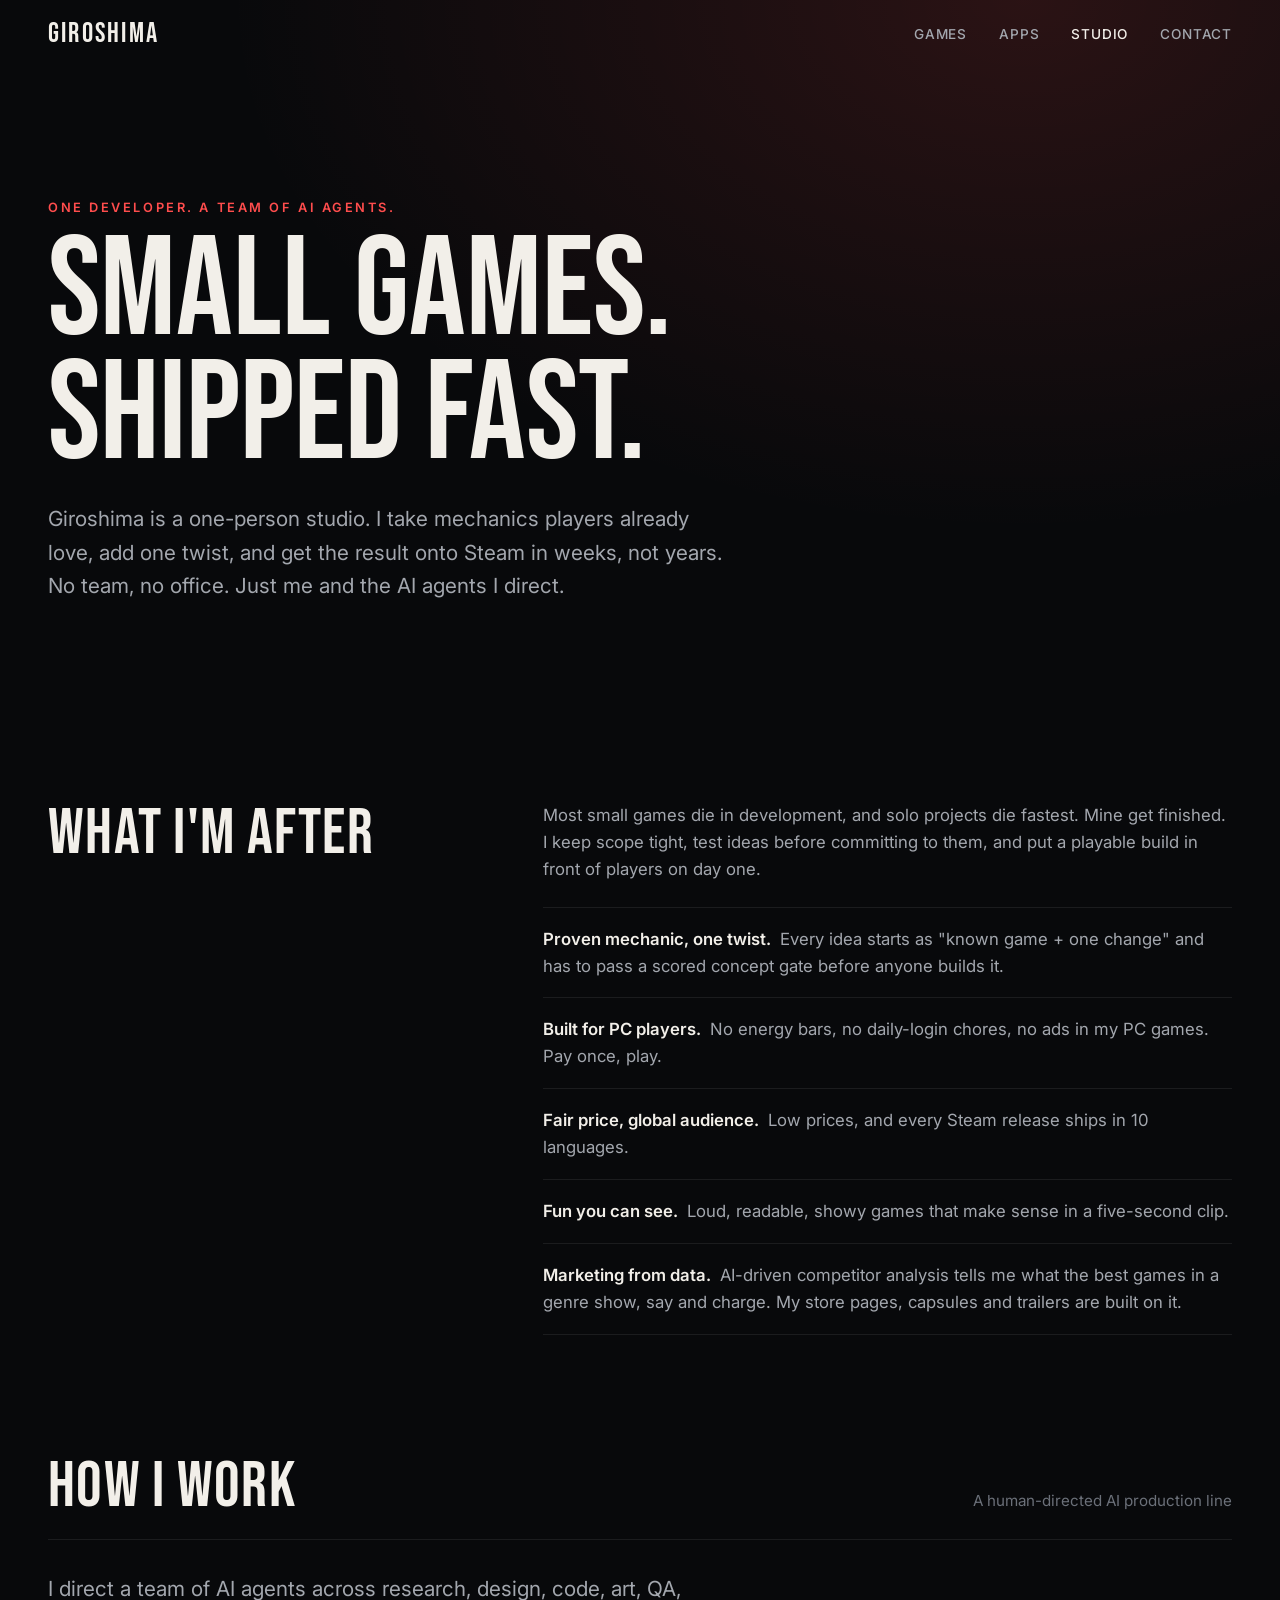
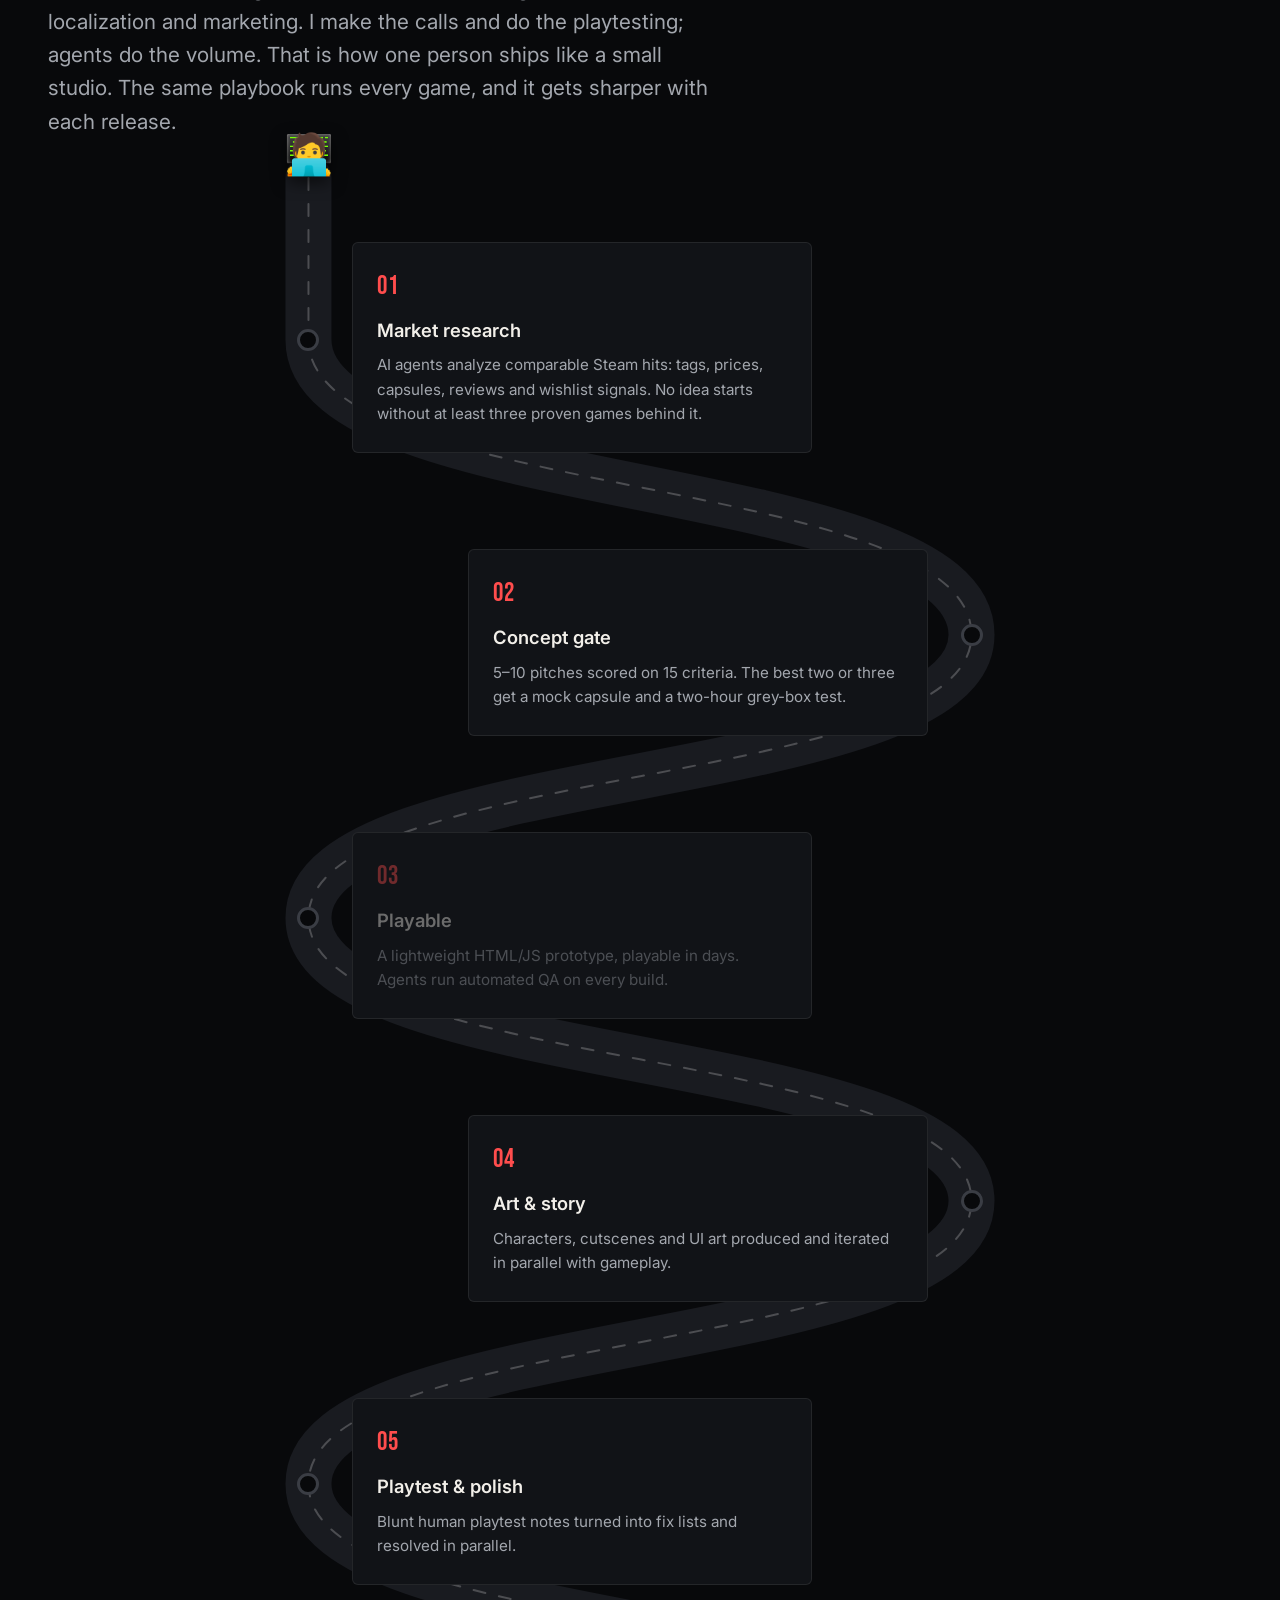
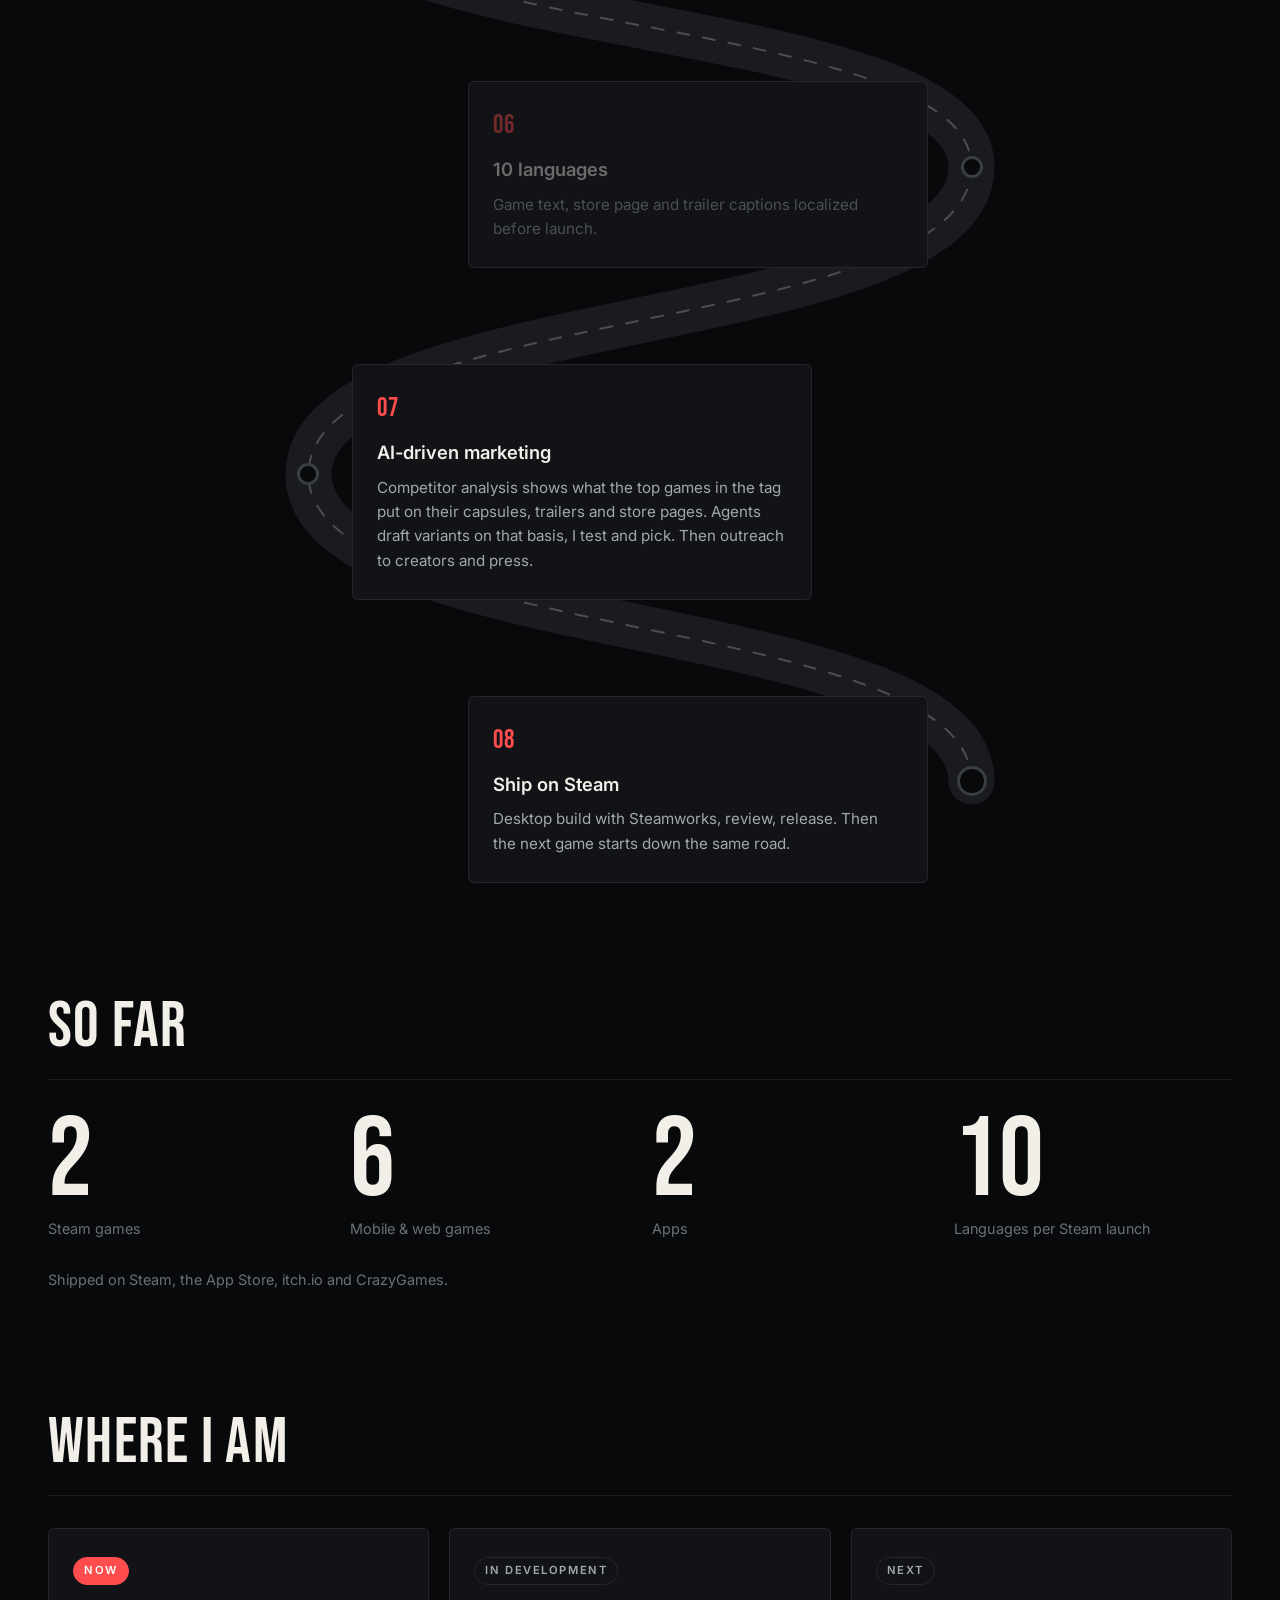
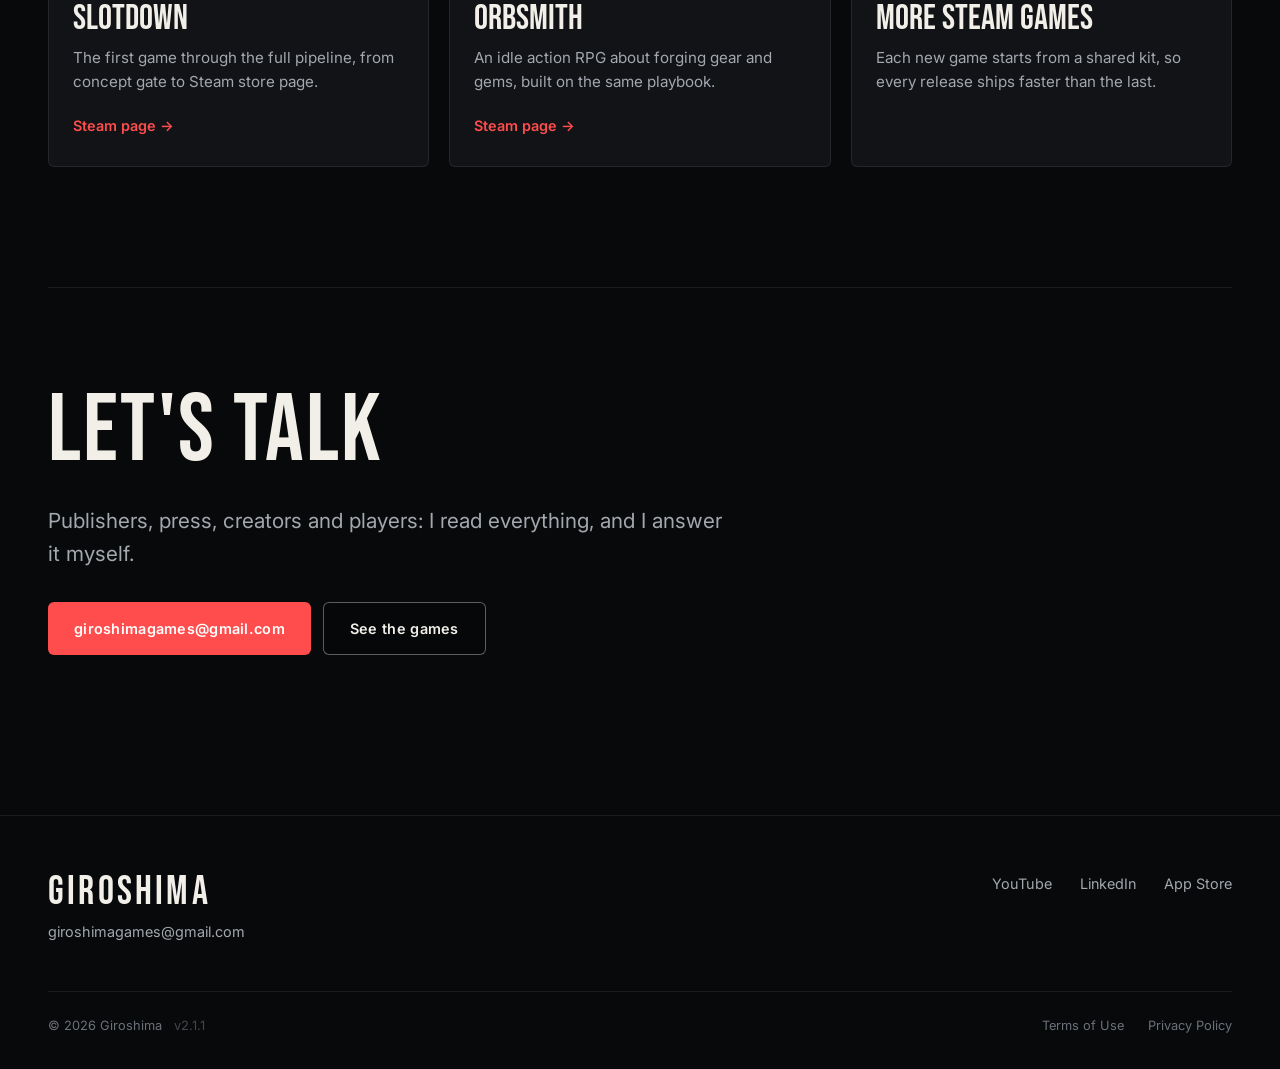
==== about.html @ eb8ae6d1 "Add Studio page, show all PC games under On Steam - about.html: solo-dev studio page with scroll-dri" ====
<!DOCTYPE html>
<html lang="en">
<head>
    <meta charset="UTF-8">
    <meta name="viewport" content="width=device-width, initial-scale=1.0">
    <title>Studio - Giroshima</title>
    <meta name="description" content="Giroshima is a one-person game studio: one developer directing a team of AI agents to ship small, showy PC games fast.">
    <meta name="theme-color" content="#08090b">
    <link rel="icon" type="image/svg+xml" href="favicon.svg">
    <link rel="preconnect" href="https://fonts.googleapis.com">
    <link rel="preconnect" href="https://fonts.gstatic.com" crossorigin>
    <link href="https://fonts.googleapis.com/css2?family=Bebas+Neue&family=Inter:wght@400;500;600&display=swap" rel="stylesheet">
    <link rel="stylesheet" href="css/site.css?v=2.1.1">
</head>
<body>
    <nav class="navbar">
        <div class="nav-container">
            <a href="index.html" class="logo">GIROSHIMA</a>
            <ul class="nav-links">
                <li><a href="index.html#games" class="nav-link">Games</a></li>
                <li><a href="index.html#apps" class="nav-link">Apps</a></li>
                <li><a href="about.html" class="nav-link active">Studio</a></li>
                <li><a href="mailto:giroshimagames@gmail.com" class="nav-link">Contact</a></li>
            </ul>
            <button class="mobile-menu-btn" aria-label="Toggle menu">
                <span></span>
                <span></span>
            </button>
        </div>
    </nav>

    <!-- Intro -->
    <header class="page-hero">
        <div class="container">
            <p class="eyebrow">One developer. A team of AI agents.</p>
            <h1 class="page-title">Small games.<br>Shipped fast.</h1>
            <p class="lead">Giroshima is a one-person studio. I take mechanics players already love, add one twist, and get the result onto Steam in weeks, not years. No team, no office. Just me and the AI agents I direct.</p>
        </div>
    </header>

    <!-- Mission -->
    <section class="section">
        <div class="container split">
            <div class="section-head bare">
                <h2 class="section-title">What I'm after</h2>
            </div>
            <div class="prose">
                <p>Most small games die in development, and solo projects die fastest. Mine get finished. I keep scope tight, test ideas before committing to them, and put a playable build in front of players on day one.</p>
                <ul class="principles">
                    <li><strong>Proven mechanic, one twist.</strong> Every idea starts as "known game + one change" and has to pass a scored concept gate before anyone builds it.</li>
                    <li><strong>Built for PC players.</strong> No energy bars, no daily-login chores, no ads in my PC games. Pay once, play.</li>
                    <li><strong>Fair price, global audience.</strong> Low prices, and every Steam release ships in 10 languages.</li>
                    <li><strong>Fun you can see.</strong> Loud, readable, showy games that make sense in a five-second clip.</li>
                    <li><strong>Marketing from data.</strong> AI-driven competitor analysis tells me what the best games in a genre show, say and charge. My store pages, capsules and trailers are built on it.</li>
                </ul>
            </div>
        </div>
    </section>

    <!-- Pipeline: a road the developer walks down as you scroll (js/studio.js) -->
    <section class="section">
        <div class="container">
            <div class="section-head">
                <h2 class="section-title">How I work</h2>
                <p class="section-subtitle">A human-directed AI production line</p>
            </div>
            <p class="lead narrow">I direct a team of AI agents across research, design, code, art, QA, localization and marketing. I make the calls and do the playtesting; agents do the volume. That is how one person ships like a small studio. The same playbook runs every game, and it gets sharper with each release.</p>
            <div class="road" id="road">
                <svg class="road-svg" aria-hidden="true">
                    <path class="road-bed" />
                    <path class="road-line" />
                    <path class="road-progress" />
                </svg>
                <div class="walker" id="walker" aria-hidden="true"><span>&#129489;&#8205;&#128187;</span></div>
                <ol class="road-steps">
                    <li class="road-step">
                        <span class="road-dot"></span>
                        <div class="road-card">
                            <span class="step-no">01</span>
                            <h3>Market research</h3>
                            <p>AI agents analyze comparable Steam hits: tags, prices, capsules, reviews and wishlist signals. No idea starts without at least three proven games behind it.</p>
                        </div>
                    </li>
                    <li class="road-step">
                        <span class="road-dot"></span>
                        <div class="road-card">
                            <span class="step-no">02</span>
                            <h3>Concept gate</h3>
                            <p>5–10 pitches scored on 15 criteria. The best two or three get a mock capsule and a two-hour grey-box test.</p>
                        </div>
                    </li>
                    <li class="road-step">
                        <span class="road-dot"></span>
                        <div class="road-card">
                            <span class="step-no">03</span>
                            <h3>Playable</h3>
                            <p>A lightweight HTML/JS prototype, playable in days. Agents run automated QA on every build.</p>
                        </div>
                    </li>
                    <li class="road-step">
                        <span class="road-dot"></span>
                        <div class="road-card">
                            <span class="step-no">04</span>
                            <h3>Art &amp; story</h3>
                            <p>Characters, cutscenes and UI art produced and iterated in parallel with gameplay.</p>
                        </div>
                    </li>
                    <li class="road-step">
                        <span class="road-dot"></span>
                        <div class="road-card">
                            <span class="step-no">05</span>
                            <h3>Playtest &amp; polish</h3>
                            <p>Blunt human playtest notes turned into fix lists and resolved in parallel.</p>
                        </div>
                    </li>
                    <li class="road-step">
                        <span class="road-dot"></span>
                        <div class="road-card">
                            <span class="step-no">06</span>
                            <h3>10 languages</h3>
                            <p>Game text, store page and trailer captions localized before launch.</p>
                        </div>
                    </li>
                    <li class="road-step">
                        <span class="road-dot"></span>
                        <div class="road-card">
                            <span class="step-no">07</span>
                            <h3>AI-driven marketing</h3>
                            <p>Competitor analysis shows what the top games in the tag put on their capsules, trailers and store pages. Agents draft variants on that basis, I test and pick. Then outreach to creators and press.</p>
                        </div>
                    </li>
                    <li class="road-step road-finish">
                        <span class="road-dot"></span>
                        <div class="road-card">
                            <span class="step-no">08</span>
                            <h3>Ship on Steam</h3>
                            <p>Desktop build with Steamworks, review, release. Then the next game starts down the same road.</p>
                        </div>
                    </li>
                </ol>
            </div>
        </div>
    </section>

    <!-- Numbers -->
    <section class="section">
        <div class="container">
            <div class="section-head">
                <h2 class="section-title">So far</h2>
            </div>
            <dl class="stats">
                <div><dt>Steam games</dt><dd>2</dd></div>
                <div><dt>Mobile &amp; web games</dt><dd>6</dd></div>
                <div><dt>Apps</dt><dd>2</dd></div>
                <div><dt>Languages per Steam launch</dt><dd>10</dd></div>
            </dl>
            <p class="stats-note">Shipped on Steam, the App Store, itch.io and CrazyGames.</p>
        </div>
    </section>

    <!-- Now / Next -->
    <section class="section">
        <div class="container">
            <div class="section-head">
                <h2 class="section-title">Where I am</h2>
            </div>
            <div class="roadmap">
                <div class="roadmap-item">
                    <span class="tag tag-live">Now</span>
                    <h3>SLOTDOWN</h3>
                    <p>The first game through the full pipeline, from concept gate to Steam store page.</p>
                    <a href="https://store.steampowered.com/app/5469010/SLOTDOWN" target="_blank" rel="noopener noreferrer" class="text-link">Steam page &rarr;</a>
                </div>
                <div class="roadmap-item">
                    <span class="tag">In development</span>
                    <h3>Orbsmith</h3>
                    <p>An idle action RPG about forging gear and gems, built on the same playbook.</p>
                    <a href="https://store.steampowered.com/app/4802000/Orbsmith/" target="_blank" rel="noopener noreferrer" class="text-link">Steam page &rarr;</a>
                </div>
                <div class="roadmap-item">
                    <span class="tag">Next</span>
                    <h3>More Steam games</h3>
                    <p>Each new game starts from a shared kit, so every release ships faster than the last.</p>
                </div>
            </div>
        </div>
    </section>

    <!-- Contact -->
    <section class="section">
        <div class="container">
            <div class="cta-block">
                <h2 class="section-title">Let's talk</h2>
                <p class="lead">Publishers, press, creators and players: I read everything, and I answer it myself.</p>
                <div class="hero-cta">
                    <a href="mailto:giroshimagames@gmail.com" class="btn btn-primary">giroshimagames@gmail.com</a>
                    <a href="index.html#games" class="btn btn-ghost">See the games</a>
                </div>
            </div>
        </div>
    </section>

    <footer class="footer">
        <div class="container">
            <div class="footer-content">
                <div class="footer-brand">
                    <span class="logo">GIROSHIMA</span>
                    <a href="mailto:giroshimagames@gmail.com" class="footer-mail">giroshimagames@gmail.com</a>
                </div>
                <div class="footer-social">
                    <a href="https://www.youtube.com/@girayilhan8198" target="_blank" rel="noopener noreferrer">YouTube</a>
                    <a href="https://www.linkedin.com/in/girayilhan/" target="_blank" rel="noopener noreferrer">LinkedIn</a>
                    <a href="https://apps.apple.com/tr/developer/giray-ilhan/id1880998348?l=tr" target="_blank" rel="noopener noreferrer">App Store</a>
                </div>
            </div>
            <div class="footer-bottom">
                <p>&copy; 2026 Giroshima <span class="version">v2.1.1</span></p>
                <div class="footer-links">
                    <a href="terms.html">Terms of Use</a>
                    <a href="privacy.html">Privacy Policy</a>
                </div>
            </div>
        </div>
    </footer>

    <script src="js/main.js?v=2.1.1"></script>
    <script src="js/studio.js?v=2.1.1"></script>
</body>
</html>
---- css/site.css ----
/* ========================================
   GIROSHIMA - Site styles (home + legal pages)
   Dark, cinematic. Editor keeps css/style.css.
   ======================================== */

:root {
    --bg: #08090b;
    --bg-raised: #111317;
    --line: rgba(255, 255, 255, 0.08);
    --text: #f2efe9;
    --text-dim: #a3a7ae;
    --text-muted: #6b7079;
    --accent: #ff4d4d;
    --accent-hover: #ff6b6b;

    --font-display: 'Bebas Neue', 'Impact', sans-serif;
    --font-body: 'Inter', system-ui, -apple-system, sans-serif;

    --gutter: clamp(16px, 4vw, 48px);
    --max: 1280px;
    --radius: 6px;
    --ease: cubic-bezier(0.2, 0.7, 0.2, 1);
}

*, *::before, *::after { box-sizing: border-box; margin: 0; padding: 0; }

html { scroll-behavior: smooth; }

body {
    background: var(--bg);
    color: var(--text);
    font-family: var(--font-body);
    font-size: 16px;
    line-height: 1.6;
    -webkit-font-smoothing: antialiased;
    overflow-x: hidden;
}

a { color: inherit; text-decoration: none; }
img { display: block; max-width: 100%; }

.container {
    max-width: var(--max);
    margin: 0 auto;
    padding: 0 var(--gutter);
}

/* ---- Navbar ---- */
.navbar {
    position: fixed;
    inset: 0 0 auto 0;
    z-index: 100;
    transition: background 0.3s, border-color 0.3s;
    border-bottom: 1px solid transparent;
}

.navbar.scrolled {
    background: rgba(8, 9, 11, 0.85);
    backdrop-filter: blur(12px);
    -webkit-backdrop-filter: blur(12px);
    border-bottom-color: var(--line);
}

.nav-container {
    max-width: var(--max);
    margin: 0 auto;
    padding: 20px var(--gutter);
    display: flex;
    align-items: center;
    justify-content: space-between;
}

.logo {
    font-family: var(--font-display);
    font-size: 1.75rem;
    letter-spacing: 0.08em;
    line-height: 1;
}

.nav-links {
    display: flex;
    gap: 32px;
    list-style: none;
}

.nav-link {
    font-size: 0.85rem;
    font-weight: 500;
    letter-spacing: 0.06em;
    text-transform: uppercase;
    color: var(--text-dim);
    transition: color 0.2s;
}

.nav-link:hover,
.nav-link.active { color: var(--text); }

.mobile-menu-btn {
    display: none;
    width: 32px;
    height: 32px;
    background: none;
    border: 0;
    cursor: pointer;
    position: relative;
}

.mobile-menu-btn span {
    position: absolute;
    left: 4px;
    right: 4px;
    height: 2px;
    background: var(--text);
    transition: transform 0.25s var(--ease), top 0.25s var(--ease);
}

.mobile-menu-btn span:nth-child(1) { top: 11px; }
.mobile-menu-btn span:nth-child(2) { top: 19px; }
.mobile-menu-btn.active span:nth-child(1) { top: 15px; transform: rotate(45deg); }
.mobile-menu-btn.active span:nth-child(2) { top: 15px; transform: rotate(-45deg); }

/* ---- Buttons ---- */
.btn {
    display: inline-flex;
    align-items: center;
    gap: 8px;
    padding: 14px 26px;
    border-radius: var(--radius);
    font-size: 0.9rem;
    font-weight: 600;
    letter-spacing: 0.02em;
    transition: background 0.2s, color 0.2s, border-color 0.2s, transform 0.2s var(--ease);
}

.btn:hover { transform: translateY(-1px); }

.btn-primary {
    background: var(--accent);
    color: #fff;
}

.btn-primary:hover { background: var(--accent-hover); }

.btn-ghost {
    border: 1px solid rgba(255, 255, 255, 0.35);
    color: var(--text);
    background: rgba(0, 0, 0, 0.2);
}

.btn-ghost:hover { border-color: var(--text); }

/* ---- Hero ---- */
.hero {
    position: relative;
    min-height: 100vh;
    min-height: 100svh;
    display: flex;
    align-items: flex-end;
    overflow: hidden;
    isolation: isolate;
}

.hero-media {
    position: absolute;
    inset: 0;
    z-index: -2;
    background:
        radial-gradient(ellipse at 70% 30%, rgba(255, 77, 77, 0.18), transparent 60%),
        var(--bg);
}

.hero-poster {
    position: absolute;
    inset: 0;
    width: 100%;
    height: 100%;
    object-fit: cover;
}

/* 16:9 iframe scaled to cover the viewport */
.hero-video {
    position: absolute;
    top: 50%;
    left: 50%;
    width: max(100vw, 177.78vh);
    height: max(56.25vw, 100vh);
    /* nudged up so trailer captions sit above the title block */
    transform: translate(-50%, -62%);
    border: 0;
    pointer-events: none;
    opacity: 0;
    transition: opacity 1.2s ease;
}

.hero-video.ready { opacity: 1; }

.hero-shade {
    position: absolute;
    inset: 0;
    z-index: -1;
    background:
        linear-gradient(to top, var(--bg) 0%, rgba(8, 9, 11, 0.92) 28%, rgba(8, 9, 11, 0.55) 48%, rgba(8, 9, 11, 0.1) 70%, rgba(8, 9, 11, 0.6) 100%),
        linear-gradient(to right, rgba(8, 9, 11, 0.7) 0%, transparent 55%);
}

.hero-content {
    width: 100%;
    max-width: var(--max);
    margin: 0 auto;
    padding: 0 var(--gutter) clamp(72px, 12vh, 140px);
}

.hero-content { transition: opacity 0.5s ease; }
/* Hidden until site-data.json fills in the featured game */
.hero.is-loading .hero-content { opacity: 0; }

.eyebrow {
    font-size: 0.8rem;
    font-weight: 600;
    letter-spacing: 0.2em;
    text-transform: uppercase;
    color: var(--accent);
    margin-bottom: 12px;
}

.hero-title {
    font-family: var(--font-display);
    font-weight: 400;
    font-size: clamp(4rem, 13vw, 11rem);
    line-height: 0.85;
    letter-spacing: 0.01em;
    text-transform: uppercase;
    max-width: 12ch;
}

.hero-tagline {
    margin-top: 16px;
    font-size: clamp(1rem, 1.6vw, 1.2rem);
    color: var(--text-dim);
    max-width: 40ch;
}

.hero-cta {
    display: flex;
    flex-wrap: wrap;
    gap: 12px;
    margin-top: 32px;
}

.scroll-hint {
    position: absolute;
    right: var(--gutter);
    bottom: 32px;
    font-size: 0.7rem;
    letter-spacing: 0.25em;
    text-transform: uppercase;
    color: var(--text-muted);
    writing-mode: vertical-rl;
    padding-bottom: 56px;
}

.scroll-hint::after {
    content: '';
    position: absolute;
    left: 50%;
    bottom: 0;
    width: 1px;
    height: 44px;
    background: linear-gradient(var(--text-muted), transparent);
}

/* ---- Sections ---- */
.section { padding: clamp(64px, 10vw, 120px) 0; }
.section + .section { padding-top: 0; }

.section-head {
    display: flex;
    align-items: baseline;
    justify-content: space-between;
    gap: 16px 32px;
    flex-wrap: wrap;
    padding-bottom: 20px;
    margin-bottom: 32px;
    border-bottom: 1px solid var(--line);
}

.section-title {
    font-family: var(--font-display);
    font-weight: 400;
    font-size: clamp(2.5rem, 5vw, 4rem);
    line-height: 1;
    letter-spacing: 0.02em;
    text-transform: uppercase;
}

.section-subtitle {
    color: var(--text-muted);
    font-size: 0.95rem;
}

/* ---- Game cards ---- */
.games-grid {
    display: grid;
    grid-template-columns: repeat(auto-fill, minmax(220px, 1fr));
    gap: 32px 20px;
}

.wide-grid { grid-template-columns: repeat(auto-fill, minmax(420px, 1fr)); }
.wide-grid .game-card-media { aspect-ratio: 16 / 9; }

.game-card { display: block; }

.game-card-media {
    position: relative;
    aspect-ratio: 3 / 4;
    border-radius: var(--radius);
    overflow: hidden;
    background: var(--bg-raised);
}

.apps-grid .game-card-media { aspect-ratio: 1 / 1; }

.game-card-media img {
    width: 100%;
    height: 100%;
    object-fit: cover;
    transition: transform 0.6s var(--ease), filter 0.4s;
}

.game-card:hover .game-card-media img {
    transform: scale(1.04);
    filter: brightness(0.85);
}

.game-card-placeholder {
    position: absolute;
    inset: 0;
    display: grid;
    place-items: center;
    padding: 16px;
    text-align: center;
    font-family: var(--font-display);
    font-size: 2rem;
    color: var(--text-muted);
}

.game-card-video {
    position: absolute;
    inset: 0;
    opacity: 0;
    transition: opacity 0.4s;
    pointer-events: none;
    overflow: hidden;
}

.game-card-video.active { opacity: 1; }

/* Covers portrait cards with both landscape and shorts videos */
.game-card-video iframe {
    position: absolute;
    top: 50%;
    left: 50%;
    width: 320%;
    height: 100%;
    transform: translate(-50%, -50%);
    border: 0;
}

.game-card-info {
    display: flex;
    align-items: baseline;
    justify-content: space-between;
    gap: 12px;
    padding-top: 14px;
}

.game-card-title {
    font-size: 1rem;
    font-weight: 600;
    line-height: 1.3;
    transition: color 0.2s;
}

.game-card:hover .game-card-title { color: var(--accent); }

.game-card-platform {
    flex-shrink: 0;
    font-size: 0.72rem;
    font-weight: 500;
    letter-spacing: 0.08em;
    text-transform: uppercase;
    color: var(--text-muted);
}

.empty-state { display: none; color: var(--text-muted); padding: 32px 0; }
.empty-state.visible { display: block; }

/* ---- Footer ---- */
.footer {
    border-top: 1px solid var(--line);
    padding: 56px 0 32px;
    margin-top: 40px;
}

.footer-content {
    display: flex;
    justify-content: space-between;
    align-items: flex-start;
    flex-wrap: wrap;
    gap: 32px;
}

.footer-brand { display: flex; flex-direction: column; gap: 8px; }
.footer-brand .logo { font-size: 2.5rem; }

.footer-mail,
.footer-social a,
.footer-links a {
    color: var(--text-dim);
    font-size: 0.9rem;
    transition: color 0.2s;
}

.footer-mail:hover,
.footer-social a:hover,
.footer-links a:hover { color: var(--text); }

.footer-social { display: flex; gap: 28px; flex-wrap: wrap; }

.footer-bottom {
    display: flex;
    justify-content: space-between;
    flex-wrap: wrap;
    gap: 16px;
    margin-top: 48px;
    padding-top: 24px;
    border-top: 1px solid var(--line);
    font-size: 0.8rem;
    color: var(--text-muted);
}

.footer-links { display: flex; gap: 24px; }
.footer-links a { font-size: 0.8rem; color: var(--text-muted); }
.version { margin-left: 8px; opacity: 0.6; }

/* ---- Studio page ---- */
.page-hero {
    padding: clamp(140px, 22vh, 220px) 0 clamp(40px, 8vw, 80px);
    background: radial-gradient(ellipse at 80% 0%, rgba(255, 77, 77, 0.14), transparent 55%);
}

.page-title {
    font-family: var(--font-display);
    font-weight: 400;
    font-size: clamp(3.5rem, 11vw, 9rem);
    line-height: 0.88;
    text-transform: uppercase;
}

.lead {
    margin-top: 24px;
    font-size: clamp(1.05rem, 1.8vw, 1.3rem);
    color: var(--text-dim);
    max-width: 52ch;
}

.lead.narrow { margin: 0 0 40px; }

.split {
    display: grid;
    grid-template-columns: minmax(0, 1fr) minmax(0, 1.6fr);
    gap: 32px 64px;
}

.section-head.bare { border: 0; padding: 0; margin: 0; }

.prose { color: var(--text-dim); font-size: 1.05rem; }
.prose > p { margin-bottom: 24px; }

.principles { list-style: none; border-top: 1px solid var(--line); }
.principles li { padding: 18px 0; border-bottom: 1px solid var(--line); }
.principles strong { color: var(--text); font-weight: 600; margin-right: 4px; }

/* Road: steps alternate sides, js/studio.js draws the path through the dots */
.road { position: relative; padding-top: 56px; }

.road-svg {
    position: absolute;
    inset: 0;
    width: 100%;
    height: 100%;
    overflow: visible;
    z-index: 0;
}

.road-svg path { fill: none; stroke-linecap: round; stroke-linejoin: round; }
.road-bed { stroke: #191b20; stroke-width: 46; }
.road-line { stroke: rgba(255, 255, 255, 0.22); stroke-width: 2; stroke-dasharray: 12 14; }
.road-progress { stroke: var(--accent); stroke-width: 4; filter: drop-shadow(0 0 6px rgba(255, 77, 77, 0.6)); }

.road-steps {
    list-style: none;
    position: relative;
    z-index: 1;
    display: flex;
    flex-direction: column;
    gap: 96px;
}

.road-step {
    --dot-x: 22%;
    position: relative;
    display: flex;
    align-items: center;
}

.road-step:nth-child(even) { --dot-x: 78%; justify-content: flex-end; }

.road-dot {
    position: absolute;
    left: var(--dot-x);
    top: 50%;
    width: 22px;
    height: 22px;
    transform: translate(-50%, -50%);
    border-radius: 50%;
    background: var(--bg);
    border: 3px solid #3a3d44;
    z-index: 2;
    transition: background 0.3s, border-color 0.3s, box-shadow 0.3s;
}

.road-step.reached .road-dot {
    background: var(--accent);
    border-color: var(--accent);
    box-shadow: 0 0 0 6px rgba(255, 77, 77, 0.18);
}

.road-finish .road-dot { width: 30px; height: 30px; }

.road-card {
    width: min(460px, calc(100% - var(--dot-x) - 56px));
    margin-left: calc(var(--dot-x) + 44px);
    background: var(--bg-raised);
    border: 1px solid var(--line);
    border-radius: var(--radius);
    padding: 24px 24px 26px;
    transform: translateY(8px);
    transition: transform 0.5s var(--ease), border-color 0.5s;
}

/* Card stays opaque so the road never shows through; only its content dims */
.road-card > * { opacity: 0.4; transition: opacity 0.5s var(--ease); }
.road-step.reached .road-card > * { opacity: 1; }

.road-step:nth-child(even) .road-card {
    width: min(460px, calc(var(--dot-x) - 56px));
    margin-left: 0;
    margin-right: calc(100% - var(--dot-x) + 44px);
}

.road-step.reached .road-card { transform: none; border-color: rgba(255, 77, 77, 0.35); }
.road-card h3 { font-size: 1.15rem; font-weight: 600; margin: 8px 0 8px; }
.road-card p { color: var(--text-dim); font-size: 0.95rem; }

.walker {
    position: absolute;
    top: 0;
    left: 0;
    width: 0;
    height: 0;
    z-index: 3;
    pointer-events: none;
}

.walker span {
    display: block;
    width: 48px;
    height: 48px;
    translate: -50% -100%;
    font-size: 40px;
    line-height: 48px;
    text-align: center;
    filter: drop-shadow(0 6px 8px rgba(0, 0, 0, 0.6));
    animation: walk-bob 0.6s ease-in-out infinite alternate;
}

.walker.facing-left span { scale: -1 1; }
.walker.arrived span { animation: none; }

@keyframes walk-bob {
    from { transform: translateY(0) rotate(-4deg); }
    to { transform: translateY(-5px) rotate(4deg); }
}

.step-no {
    font-family: var(--font-display);
    font-size: 1.6rem;
    color: var(--accent);
    letter-spacing: 0.04em;
}

.stats {
    display: grid;
    grid-template-columns: repeat(4, 1fr);
    gap: 24px;
}

.stats div { display: flex; flex-direction: column-reverse; gap: 4px; }

.stats dd {
    font-family: var(--font-display);
    font-size: clamp(4rem, 9vw, 7rem);
    line-height: 0.9;
}

.stats dt { color: var(--text-muted); font-size: 0.9rem; }
.stats-note { margin-top: 28px; color: var(--text-muted); font-size: 0.9rem; }

.roadmap {
    display: grid;
    grid-template-columns: repeat(3, 1fr);
    gap: 20px;
}

.roadmap-item {
    background: var(--bg-raised);
    border: 1px solid var(--line);
    border-radius: var(--radius);
    padding: 28px 24px;
    display: flex;
    flex-direction: column;
    align-items: flex-start;
}

.roadmap-item h3 {
    font-family: var(--font-display);
    font-weight: 400;
    font-size: 2.2rem;
    line-height: 1;
    margin: 16px 0 10px;
}

.roadmap-item p { color: var(--text-dim); font-size: 0.95rem; flex: 1; }

.tag {
    font-size: 0.7rem;
    font-weight: 600;
    letter-spacing: 0.14em;
    text-transform: uppercase;
    color: var(--text-dim);
    border: 1px solid var(--line);
    border-radius: 99px;
    padding: 4px 10px;
}

.tag-live { color: #fff; background: var(--accent); border-color: var(--accent); }

.text-link {
    margin-top: 20px;
    font-size: 0.9rem;
    font-weight: 600;
    color: var(--accent);
}

.text-link:hover { color: var(--accent-hover); }

.cta-block {
    border-top: 1px solid var(--line);
    padding-top: clamp(48px, 8vw, 96px);
}

.cta-block .section-title { font-size: clamp(3rem, 8vw, 6rem); }

/* ---- Legal pages ---- */
.legal-page { padding: 140px var(--gutter) 64px; }

.legal-content {
    max-width: 760px;
    margin: 0 auto;
    color: var(--text-dim);
}

.legal-content h1 {
    font-family: var(--font-display);
    font-weight: 400;
    font-size: clamp(3rem, 8vw, 5rem);
    line-height: 1;
    text-transform: uppercase;
    color: var(--text);
}

.legal-content h2 {
    font-size: 1.25rem;
    font-weight: 600;
    color: var(--text);
    margin: 48px 0 12px;
}

.legal-content h3 {
    font-size: 1rem;
    font-weight: 600;
    color: var(--text);
    margin: 28px 0 8px;
}

.legal-content p,
.legal-content ul,
.legal-content ol { margin-bottom: 16px; }
.legal-content ul,
.legal-content ol { padding-left: 22px; }
.legal-content li { margin-bottom: 6px; }
.legal-content strong { color: var(--text); font-weight: 600; }
.legal-content a { color: var(--accent); }
.legal-content a:hover { text-decoration: underline; }

.last-updated {
    margin-top: 12px;
    margin-bottom: 40px !important;
    font-size: 0.85rem;
    color: var(--text-muted);
}

/* ---- Responsive ---- */
@media (max-width: 760px) {
    .mobile-menu-btn { display: block; z-index: 2; }

    .nav-links {
        position: fixed;
        inset: 0;
        flex-direction: column;
        justify-content: center;
        align-items: center;
        gap: 28px;
        background: var(--bg);
        opacity: 0;
        pointer-events: none;
        transition: opacity 0.25s;
    }

    .nav-links.active { opacity: 1; pointer-events: auto; }

    .nav-link {
        font-family: var(--font-display);
        font-size: 2.5rem;
        font-weight: 400;
        letter-spacing: 0.04em;
        color: var(--text);
    }

    .games-grid { grid-template-columns: repeat(2, 1fr); gap: 24px 12px; }
    .wide-grid { grid-template-columns: 1fr; }
    .game-card-info { flex-direction: column; gap: 2px; }
    .scroll-hint { display: none; }
}

@media (max-width: 900px) {
    .split { grid-template-columns: 1fr; }
    .stats { grid-template-columns: repeat(2, 1fr); gap: 32px 16px; }
    .roadmap { grid-template-columns: 1fr; }
}

@media (max-width: 760px) {
    .road-steps { gap: 40px; }
    .road-step,
    .road-step:nth-child(even) { --dot-x: 22px; justify-content: flex-start; }
    .road-step:nth-child(even) { --dot-x: 38px; }
    .road-card,
    .road-step:nth-child(even) .road-card {
        width: auto;
        flex: 1;
        margin: 0 0 0 72px;
    }
    .road-bed { stroke-width: 30; }
    .walker span { font-size: 30px; }
}

@media (prefers-reduced-motion: reduce) {
    html { scroll-behavior: auto; }
    *, *::before, *::after { transition: none !important; }
}
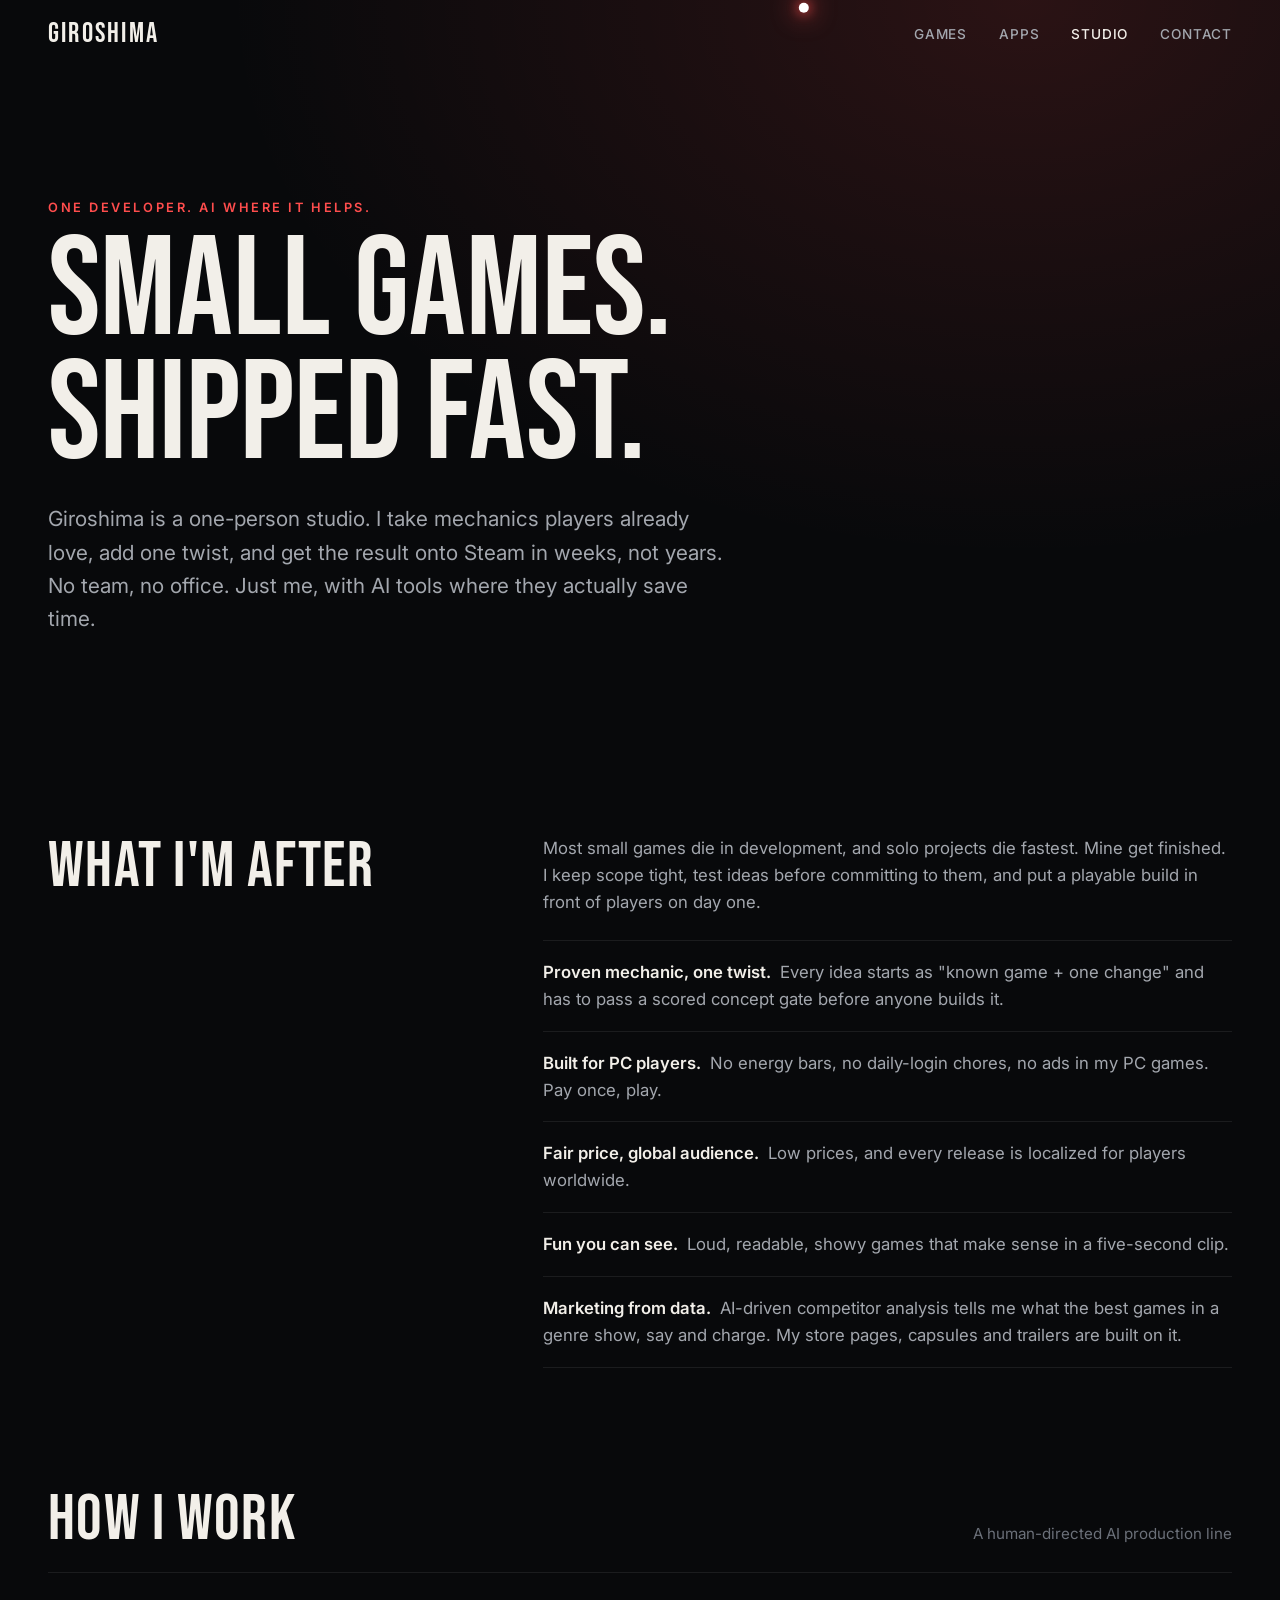
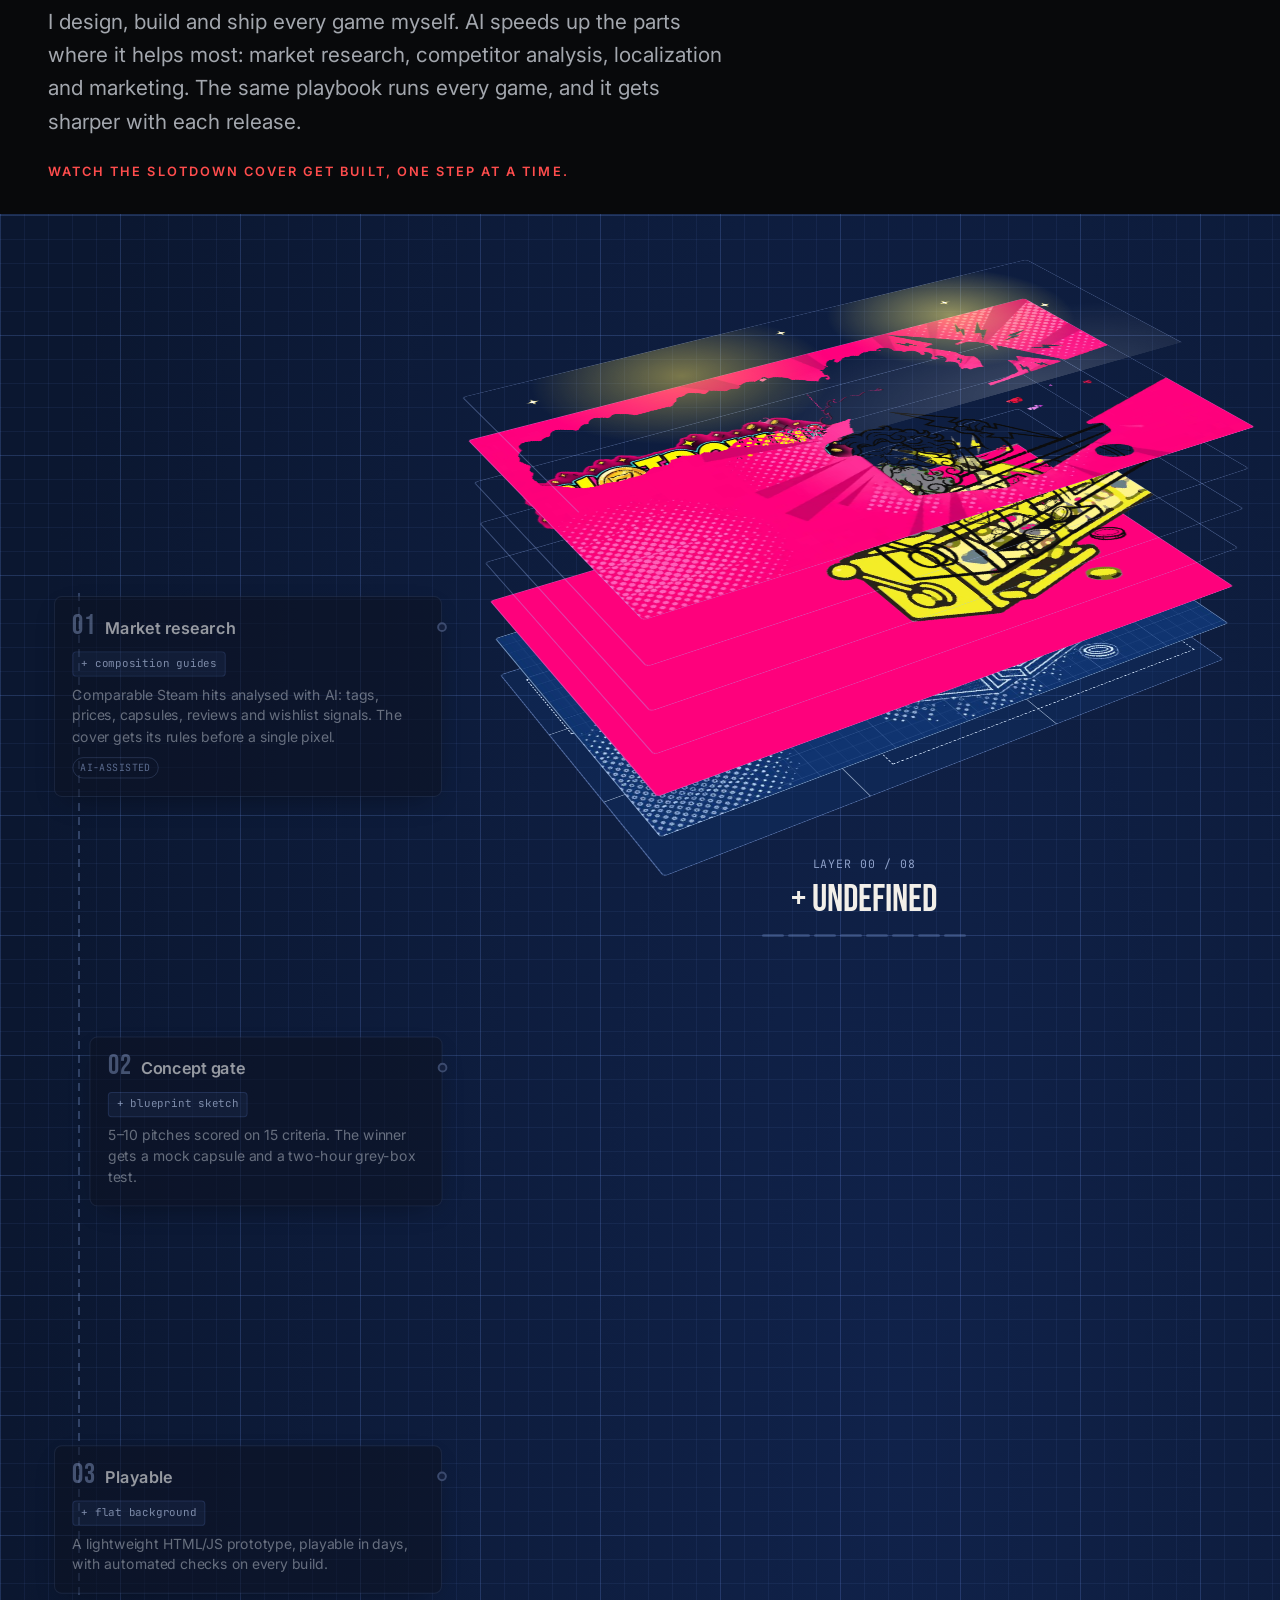
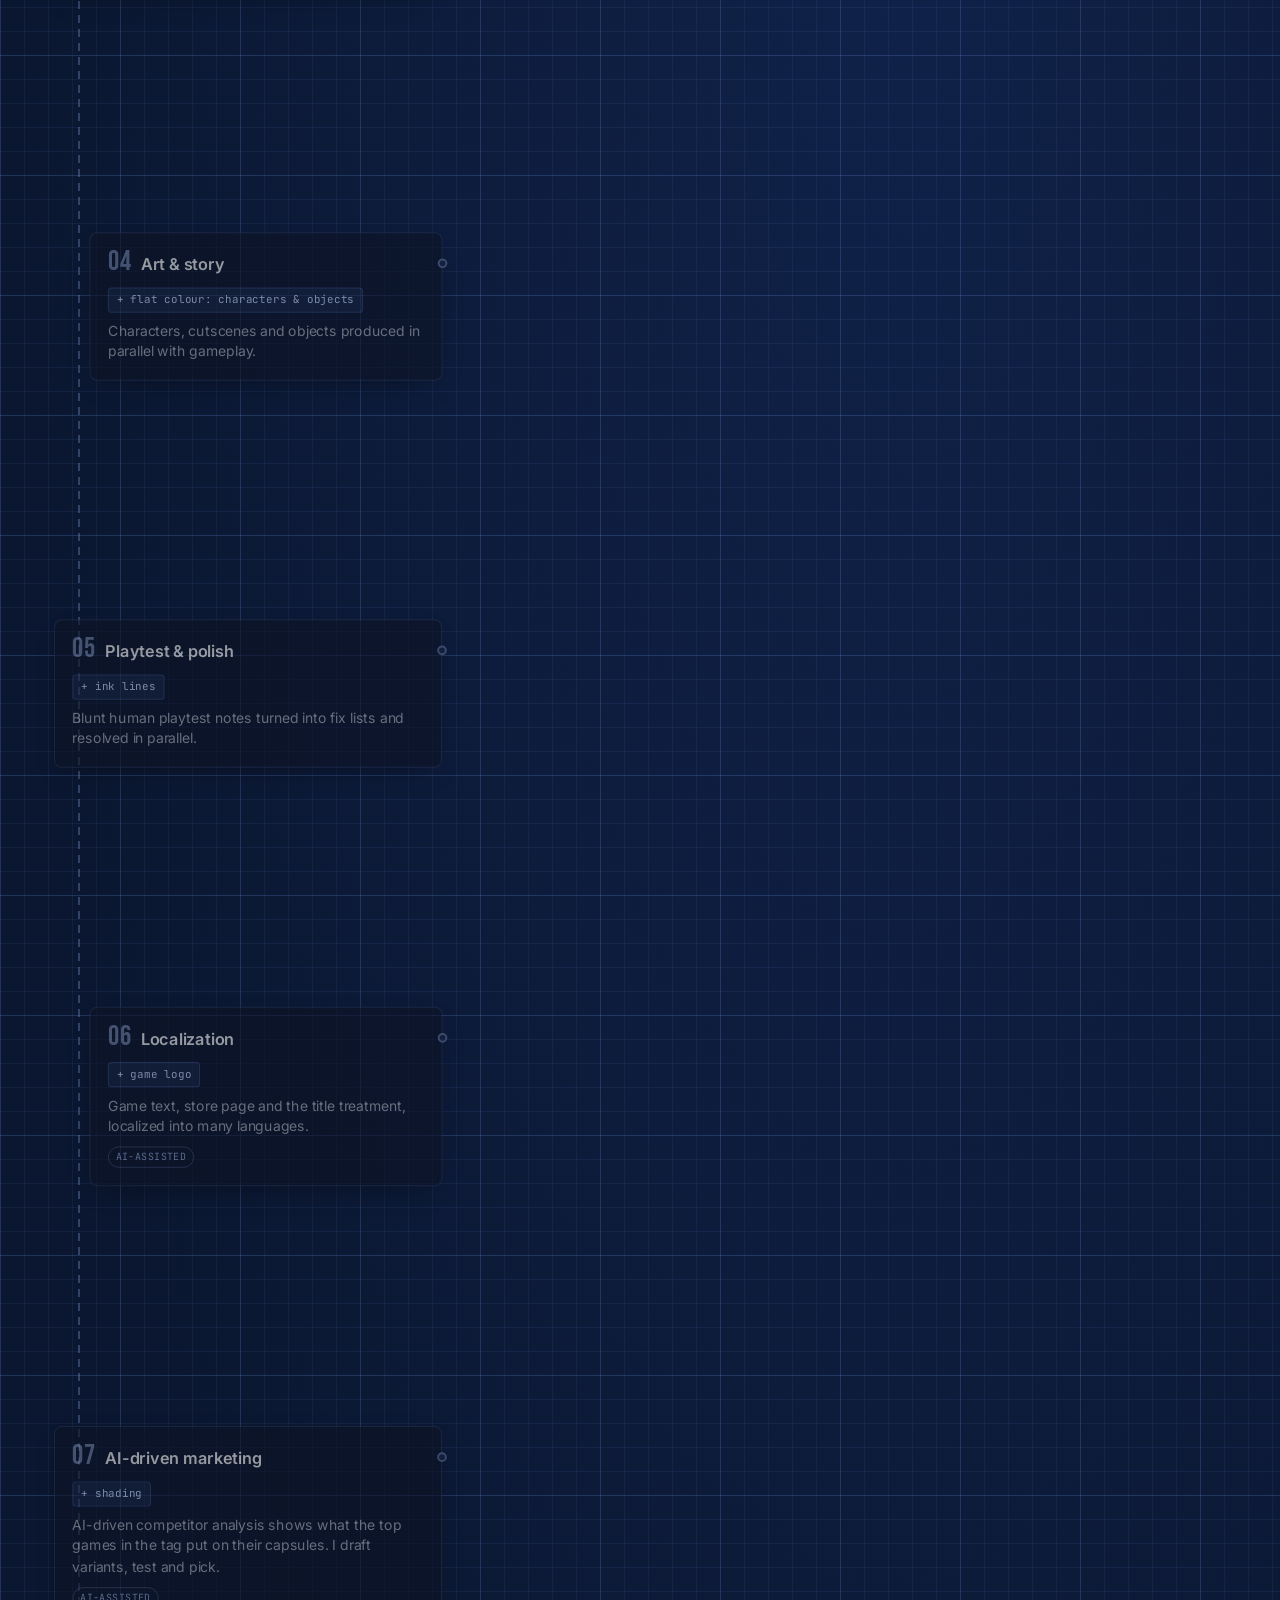
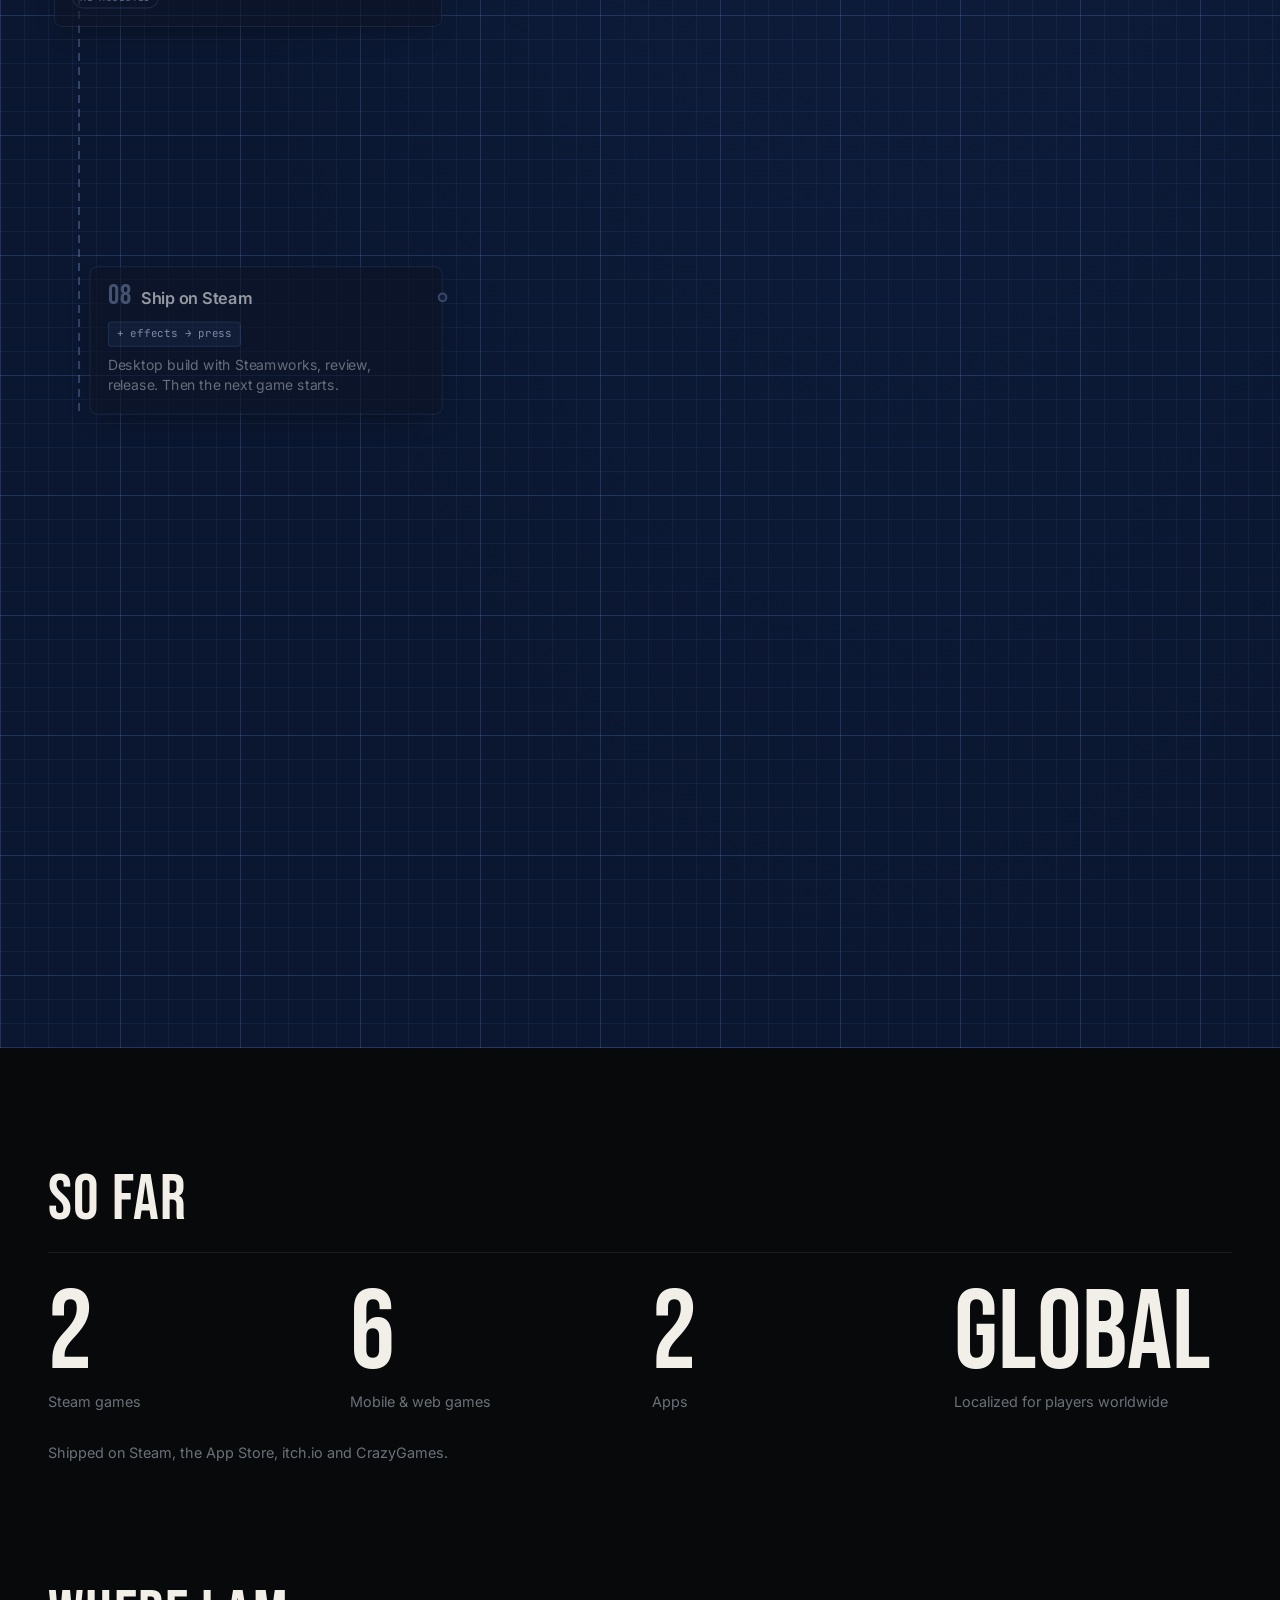
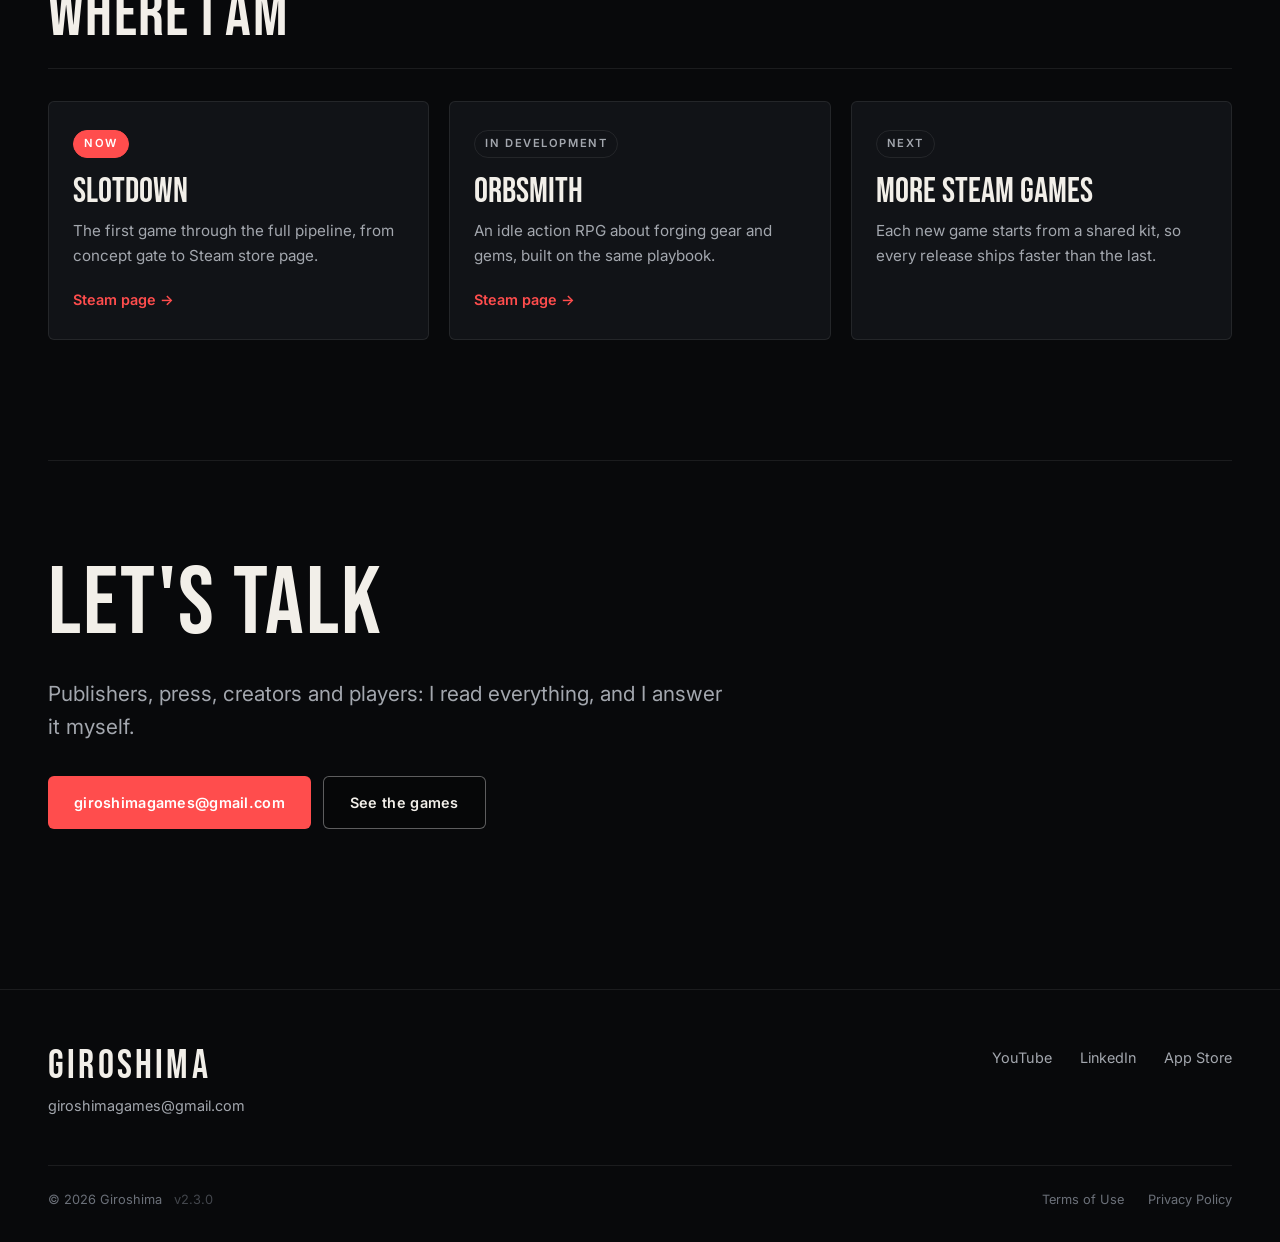
==== commit 3a21b6ed: "Studio page: replace road with cover forge, tone down AI wording - How I work is now a cover forge: " ====
--- a/about.html
+++ b/about.html
@@ -4,13 +4,13 @@
     <meta charset="UTF-8">
     <meta name="viewport" content="width=device-width, initial-scale=1.0">
     <title>Studio - Giroshima</title>
-    <meta name="description" content="Giroshima is a one-person game studio: one developer directing a team of AI agents to ship small, showy PC games fast.">
+    <meta name="description" content="Giroshima is a one-person game studio shipping small, showy PC games fast.">
     <meta name="theme-color" content="#08090b">
     <link rel="icon" type="image/svg+xml" href="favicon.svg">
     <link rel="preconnect" href="https://fonts.googleapis.com">
     <link rel="preconnect" href="https://fonts.gstatic.com" crossorigin>
-    <link href="https://fonts.googleapis.com/css2?family=Bebas+Neue&family=Inter:wght@400;500;600&display=swap" rel="stylesheet">
-    <link rel="stylesheet" href="css/site.css?v=2.1.1">
+    <link href="https://fonts.googleapis.com/css2?family=Bebas+Neue&family=Inter:wght@400;500;600&family=JetBrains+Mono:wght@500&display=swap" rel="stylesheet">
+    <link rel="stylesheet" href="css/site.css?v=2.3.0">
 </head>
 <body>
     <nav class="navbar">
@@ -32,9 +32,9 @@
     <!-- Intro -->
     <header class="page-hero">
         <div class="container">
-            <p class="eyebrow">One developer. A team of AI agents.</p>
+            <p class="eyebrow">One developer. AI where it helps.</p>
             <h1 class="page-title">Small games.<br>Shipped fast.</h1>
-            <p class="lead">Giroshima is a one-person studio. I take mechanics players already love, add one twist, and get the result onto Steam in weeks, not years. No team, no office. Just me and the AI agents I direct.</p>
+            <p class="lead">Giroshima is a one-person studio. I take mechanics players already love, add one twist, and get the result onto Steam in weeks, not years. No team, no office. Just me, with AI tools where they actually save time.</p>
         </div>
     </header>
 
@@ -49,7 +49,7 @@
                 <ul class="principles">
                     <li><strong>Proven mechanic, one twist.</strong> Every idea starts as "known game + one change" and has to pass a scored concept gate before anyone builds it.</li>
                     <li><strong>Built for PC players.</strong> No energy bars, no daily-login chores, no ads in my PC games. Pay once, play.</li>
-                    <li><strong>Fair price, global audience.</strong> Low prices, and every Steam release ships in 10 languages.</li>
+                    <li><strong>Fair price, global audience.</strong> Low prices, and every release is localized for players worldwide.</li>
                     <li><strong>Fun you can see.</strong> Loud, readable, showy games that make sense in a five-second clip.</li>
                     <li><strong>Marketing from data.</strong> AI-driven competitor analysis tells me what the best games in a genre show, say and charge. My store pages, capsules and trailers are built on it.</li>
                 </ul>
@@ -57,87 +57,95 @@
         </div>
     </section>
 
-    <!-- Pipeline: a road the developer walks down as you scroll (js/studio.js) -->
+    <!-- Pipeline: each step adds a layer to the SLOTDOWN cover (js/studio.js) -->
     <section class="section">
         <div class="container">
             <div class="section-head">
                 <h2 class="section-title">How I work</h2>
                 <p class="section-subtitle">A human-directed AI production line</p>
             </div>
-            <p class="lead narrow">I direct a team of AI agents across research, design, code, art, QA, localization and marketing. I make the calls and do the playtesting; agents do the volume. That is how one person ships like a small studio. The same playbook runs every game, and it gets sharper with each release.</p>
-            <div class="road" id="road">
-                <svg class="road-svg" aria-hidden="true">
-                    <path class="road-bed" />
-                    <path class="road-line" />
-                    <path class="road-progress" />
-                </svg>
-                <div class="walker" id="walker" aria-hidden="true"><span>&#129489;&#8205;&#128187;</span></div>
-                <ol class="road-steps">
-                    <li class="road-step">
-                        <span class="road-dot"></span>
-                        <div class="road-card">
-                            <span class="step-no">01</span>
-                            <h3>Market research</h3>
-                            <p>AI agents analyze comparable Steam hits: tags, prices, capsules, reviews and wishlist signals. No idea starts without at least three proven games behind it.</p>
+            <p class="lead narrow">I design, build and ship every game myself. AI speeds up the parts where it helps most: market research, competitor analysis, localization and marketing. The same playbook runs every game, and it gets sharper with each release.</p>
+            <p class="forge-intro">Watch the SLOTDOWN cover get built, one step at a time.</p>
+        </div>
+        <div class="forge" id="forge">
+            <div class="forge-inner">
+                <ol class="nodes" id="nodes">
+                    <li class="node">
+                        <div class="node-head"><span class="node-no">01</span><span class="node-title">Market research</span></div>
+                        <span class="node-adds">+ composition guides</span>
+                        <p class="node-desc">Comparable Steam hits analysed with AI: tags, prices, capsules, reviews and wishlist signals. The cover gets its rules before a single pixel.</p>
+                        <span class="node-ai">AI-assisted</span>
+                    </li>
+                    <li class="node">
+                        <div class="node-head"><span class="node-no">02</span><span class="node-title">Concept gate</span></div>
+                        <span class="node-adds">+ blueprint sketch</span>
+                        <p class="node-desc">5–10 pitches scored on 15 criteria. The winner gets a mock capsule and a two-hour grey-box test.</p>
+                    </li>
+                    <li class="node">
+                        <div class="node-head"><span class="node-no">03</span><span class="node-title">Playable</span></div>
+                        <span class="node-adds">+ flat background</span>
+                        <p class="node-desc">A lightweight HTML/JS prototype, playable in days, with automated checks on every build.</p>
+                    </li>
+                    <li class="node">
+                        <div class="node-head"><span class="node-no">04</span><span class="node-title">Art &amp; story</span></div>
+                        <span class="node-adds">+ flat colour: characters &amp; objects</span>
+                        <p class="node-desc">Characters, cutscenes and objects produced in parallel with gameplay.</p>
+                    </li>
+                    <li class="node">
+                        <div class="node-head"><span class="node-no">05</span><span class="node-title">Playtest &amp; polish</span></div>
+                        <span class="node-adds">+ ink lines</span>
+                        <p class="node-desc">Blunt human playtest notes turned into fix lists and resolved in parallel.</p>
+                    </li>
+                    <li class="node">
+                        <div class="node-head"><span class="node-no">06</span><span class="node-title">Localization</span></div>
+                        <span class="node-adds">+ game logo</span>
+                        <p class="node-desc">Game text, store page and the title treatment, localized into many languages.</p>
+                        <span class="node-ai">AI-assisted</span>
+                    </li>
+                    <li class="node">
+                        <div class="node-head"><span class="node-no">07</span><span class="node-title">AI-driven marketing</span></div>
+                        <span class="node-adds">+ shading</span>
+                        <p class="node-desc">AI-driven competitor analysis shows what the top games in the tag put on their capsules. I draft variants, test and pick.</p>
+                        <span class="node-ai">AI-assisted</span>
+                    </li>
+                    <li class="node">
+                        <div class="node-head"><span class="node-no">08</span><span class="node-title">Ship on Steam</span></div>
+                        <span class="node-adds">+ effects &rarr; press</span>
+                        <p class="node-desc">Desktop build with Steamworks, review, release. Then the next game starts.</p>
+                    </li>
+                    <span class="spine" aria-hidden="true"><span class="spine-fill" id="spine-fill"></span></span>
+                </ol>
+
+                <div class="viewport">
+                    <div class="stack" id="stack">
+                        <div class="layer layer-guides" style="--i:0" data-name="01 · Guides">
+                            <span class="guide-box" style="left:3%;top:6%;width:56%;height:30%">LOGO · READABLE AT 120PX</span>
+                            <span class="guide-box" style="left:52%;top:4%;width:30%;height:52%">HOOK CHARACTER</span>
+                            <span class="guide-box" style="left:40%;top:44%;width:58%;height:48%">CORE MECHANIC</span>
                         </div>
-                    </li>
-                    <li class="road-step">
-                        <span class="road-dot"></span>
-                        <div class="road-card">
-                            <span class="step-no">02</span>
-                            <h3>Concept gate</h3>
-                            <p>5–10 pitches scored on 15 criteria. The best two or three get a mock capsule and a two-hour grey-box test.</p>
+                        <div class="layer layer-blueprint" style="--i:1" data-name="02 · Blueprint"></div>
+                        <div class="layer layer-flat-bg" style="--i:2" data-name="03 · Flat background"></div>
+                        <div class="layer layer-objects-flat" style="--i:3" data-name="04 · Flat colour"></div>
+                        <div class="layer layer-ink" style="--i:4" data-name="05 · Ink lines"></div>
+                        <div class="layer layer-logo" style="--i:5" data-name="06 · Logo"></div>
+                        <div class="layer layer-shading" style="--i:6" data-name="07 · Shading"></div>
+                        <div class="layer layer-fx" style="--i:7" data-name="08 · Effects">
+                            <span class="spark" style="left:78%;top:14%"></span>
+                            <span class="spark" style="left:91%;top:30%;animation-delay:.4s"></span>
+                            <span class="spark" style="left:8%;top:12%;animation-delay:.8s"></span>
+                            <span class="spark" style="left:50%;top:8%;animation-delay:1.1s"></span>
+                            <span class="spark" style="left:70%;top:88%;animation-delay:.6s"></span>
                         </div>
-                    </li>
-                    <li class="road-step">
-                        <span class="road-dot"></span>
-                        <div class="road-card">
-                            <span class="step-no">03</span>
-                            <h3>Playable</h3>
-                            <p>A lightweight HTML/JS prototype, playable in days. Agents run automated QA on every build.</p>
-                        </div>
-                    </li>
-                    <li class="road-step">
-                        <span class="road-dot"></span>
-                        <div class="road-card">
-                            <span class="step-no">04</span>
-                            <h3>Art &amp; story</h3>
-                            <p>Characters, cutscenes and UI art produced and iterated in parallel with gameplay.</p>
-                        </div>
-                    </li>
-                    <li class="road-step">
-                        <span class="road-dot"></span>
-                        <div class="road-card">
-                            <span class="step-no">05</span>
-                            <h3>Playtest &amp; polish</h3>
-                            <p>Blunt human playtest notes turned into fix lists and resolved in parallel.</p>
-                        </div>
-                    </li>
-                    <li class="road-step">
-                        <span class="road-dot"></span>
-                        <div class="road-card">
-                            <span class="step-no">06</span>
-                            <h3>10 languages</h3>
-                            <p>Game text, store page and trailer captions localized before launch.</p>
-                        </div>
-                    </li>
-                    <li class="road-step">
-                        <span class="road-dot"></span>
-                        <div class="road-card">
-                            <span class="step-no">07</span>
-                            <h3>AI-driven marketing</h3>
-                            <p>Competitor analysis shows what the top games in the tag put on their capsules, trailers and store pages. Agents draft variants on that basis, I test and pick. Then outreach to creators and press.</p>
-                        </div>
-                    </li>
-                    <li class="road-step road-finish">
-                        <span class="road-dot"></span>
-                        <div class="road-card">
-                            <span class="step-no">08</span>
-                            <h3>Ship on Steam</h3>
-                            <p>Desktop build with Steamworks, review, release. Then the next game starts down the same road.</p>
-                        </div>
-                    </li>
-                </ol>
+                        <div class="layer layer-final" style="--i:0"></div>
+                        <span class="shipped">Shipped</span>
+                    </div>
+
+                    <div class="readout" aria-live="polite">
+                        <div class="readout-meta" id="readout-meta">LAYER 00 / 08</div>
+                        <h3 id="readout-layer">Scroll to build the cover</h3>
+                        <div class="readout-bar" id="readout-bar"><span></span><span></span><span></span><span></span><span></span><span></span><span></span><span></span></div>
+                    </div>
+                </div>
             </div>
         </div>
     </section>
@@ -152,7 +160,7 @@
                 <div><dt>Steam games</dt><dd>2</dd></div>
                 <div><dt>Mobile &amp; web games</dt><dd>6</dd></div>
                 <div><dt>Apps</dt><dd>2</dd></div>
-                <div><dt>Languages per Steam launch</dt><dd>10</dd></div>
+                <div><dt>Localized for players worldwide</dt><dd>Global</dd></div>
             </dl>
             <p class="stats-note">Shipped on Steam, the App Store, itch.io and CrazyGames.</p>
         </div>
@@ -214,7 +222,7 @@
                 </div>
             </div>
             <div class="footer-bottom">
-                <p>&copy; 2026 Giroshima <span class="version">v2.1.1</span></p>
+                <p>&copy; 2026 Giroshima <span class="version">v2.3.0</span></p>
                 <div class="footer-links">
                     <a href="terms.html">Terms of Use</a>
                     <a href="privacy.html">Privacy Policy</a>
@@ -223,7 +231,9 @@
         </div>
     </footer>
 
-    <script src="js/main.js?v=2.1.1"></script>
-    <script src="js/studio.js?v=2.1.1"></script>
+    <svg class="feed-layer" aria-hidden="true"><path class="feed" id="feed" /><circle class="pulse" id="pulse" r="5" style="opacity:0" /></svg>
+
+    <script src="js/main.js?v=2.3.0"></script>
+    <script src="js/studio.js?v=2.3.0"></script>
 </body>
 </html>
--- a/css/site.css
+++ b/css/site.css
@@ -481,123 +481,403 @@
 .principles li { padding: 18px 0; border-bottom: 1px solid var(--line); }
 .principles strong { color: var(--text); font-weight: 600; margin-right: 4px; }
 
-/* Road: steps alternate sides, js/studio.js draws the path through the dots */
-.road { position: relative; padding-top: 56px; }
-
-.road-svg {
-    position: absolute;
-    inset: 0;
-    width: 100%;
-    height: 100%;
-    overflow: visible;
-    z-index: 0;
-}
-
-.road-svg path { fill: none; stroke-linecap: round; stroke-linejoin: round; }
-.road-bed { stroke: #191b20; stroke-width: 46; }
-.road-line { stroke: rgba(255, 255, 255, 0.22); stroke-width: 2; stroke-dasharray: 12 14; }
-.road-progress { stroke: var(--accent); stroke-width: 4; filter: drop-shadow(0 0 6px rgba(255, 77, 77, 0.6)); }
-
-.road-steps {
+/* Intro line above the forge */
+.forge-intro {
+    margin: -16px 0 32px;
+    font-size: 0.8rem;
+    font-weight: 600;
+    letter-spacing: 0.16em;
+    text-transform: uppercase;
+    color: var(--accent);
+}
+
+/* Cover forge: nodes scroll on the left, each adds a layer to the pinned SLOTDOWN cover stack (js/studio.js) */
+.forge {
+    --navy: #0b1730;
+    --grid: rgba(120, 160, 255, 0.07);
+    --grid-major: rgba(120, 160, 255, 0.14);
+    --mono: 'JetBrains Mono', ui-monospace, Consolas, monospace;
+    --gap: 44px;            /* air between stacked layers until the press */
+}
+
+
+/* ---- Section: nodes scroll normally on the left, the stack stays pinned on the right ---- */
+.forge {
+    position: relative;
+    overflow-x: clip;          /* falling 3D layers must not widen the page; clip keeps sticky working */
+    background:
+        linear-gradient(var(--grid) 1px, transparent 1px) 0 0 / 24px 24px,
+        linear-gradient(90deg, var(--grid) 1px, transparent 1px) 0 0 / 24px 24px,
+        linear-gradient(var(--grid-major) 1px, transparent 1px) 0 0 / 120px 120px,
+        linear-gradient(90deg, var(--grid-major) 1px, transparent 1px) 0 0 / 120px 120px,
+        radial-gradient(ellipse at 70% 30%, #10224a, var(--navy) 70%);
+    border-top: 1px solid rgba(120, 160, 255, 0.15);
+    border-bottom: 1px solid rgba(120, 160, 255, 0.15);
+}
+
+.forge-inner {
+    max-width: 1280px;
+    margin: 0 auto;
+    padding: 0 var(--gutter);
+    display: grid;
+    grid-template-columns: minmax(300px, 400px) 1fr;
+    gap: 48px;
+}
+
+/* ---- Node column ---- */
+.nodes {
+    position: relative;
     list-style: none;
+    padding: 42vh 0 70vh;      /* first node starts mid-screen; room for the press after the last */
+}
+
+.node {
     position: relative;
+    z-index: 2;
+    padding: 16px 18px 18px;
+    background: rgba(14, 20, 36, 0.94);
+    border: 1px solid rgba(140, 170, 230, 0.18);
+    border-radius: 8px;
+    box-shadow: 0 10px 30px -14px rgba(0, 0, 0, 0.8);
+    opacity: 0.6;
+    transform: scale(0.97);
+    transition: border-color 0.4s, box-shadow 0.4s, transform 0.5s var(--ease), opacity 0.4s;
+}
+
+.node + .node { margin-top: 26vh; }
+.node:nth-child(even) { margin-left: 36px; }
+
+.node::after {              /* out pin feeding the stack */
+    content: '';
+    position: absolute;
+    top: 26px;
+    right: -6px;
+    width: 10px;
+    height: 10px;
+    border-radius: 50%;
+    background: #1a2440;
+    border: 2px solid #5a6a90;
+    transition: background 0.3s, border-color 0.3s, box-shadow 0.3s;
+}
+
+.node-head { display: flex; align-items: baseline; gap: 10px; }
+
+.node-no {
+    font-family: var(--font-display);
+    font-size: 1.8rem;
+    line-height: 1;
+    color: #6c7a9c;
+    transition: color 0.3s;
+}
+
+.node-title { font-size: 1.05rem; font-weight: 600; }
+
+.node-adds {
+    display: inline-block;
+    margin: 10px 0 8px;
+    padding: 3px 8px;
+    font-family: var(--mono);
+    font-size: 0.7rem;
+    color: #c7d5f5;
+    background: rgba(120, 160, 255, 0.1);
+    border: 1px solid rgba(120, 160, 255, 0.25);
+    border-radius: 4px;
+}
+
+.node-desc { color: var(--text-dim); font-size: 0.9rem; line-height: 1.5; }
+
+.node-ai {
+    display: inline-block;
+    margin-top: 10px;
+    padding: 2px 7px;
+    font-family: var(--mono);
+    font-size: 0.64rem;
+    letter-spacing: 0.06em;
+    text-transform: uppercase;
+    color: #8ea0c8;
+    border: 1px solid rgba(140, 170, 230, 0.3);
+    border-radius: 99px;
+}
+
+.node.done { opacity: 0.8; transform: none; }
+.node.done .node-no { color: #c9d3ea; }
+.node.done::after { background: var(--accent); border-color: var(--accent); }
+
+.node.active {
+    opacity: 1;
+    transform: none;
+    border-color: var(--accent);
+    box-shadow: 0 0 0 1px var(--accent), 0 16px 40px -10px rgba(255, 77, 77, 0.5);
+}
+
+.node.active .node-no,
+.node.active .node-ai { color: var(--accent); border-color: rgba(255, 77, 77, 0.5); }
+.node.active .node-adds { color: #fff; background: rgba(255, 77, 77, 0.2); border-color: var(--accent); }
+.node.active::after { background: var(--accent); border-color: #fff; box-shadow: 0 0 12px 3px var(--accent); }
+
+/* Wire down the node column, filled up to the active node */
+.spine {
+    position: absolute;
+    left: 30px;
+    top: 42vh;
+    bottom: 70vh;
+    width: 2px;
+    background: repeating-linear-gradient(rgba(140, 170, 230, 0.3) 0 8px, transparent 8px 14px);
     z-index: 1;
+}
+
+.spine-fill {
+    position: absolute;
+    inset: 0 0 auto 0;
+    height: 0;
+    background: var(--accent);
+    box-shadow: 0 0 8px var(--accent);
+}
+
+/* ---- Pinned stack ---- */
+.viewport {
+    position: sticky;
+    top: 0;
+    align-self: start;
+    height: 100vh;
     display: flex;
     flex-direction: column;
-    gap: 96px;
-}
-
-.road-step {
-    --dot-x: 22%;
+    align-items: center;
+    justify-content: center;
+    perspective: 1800px;
+    min-width: 0;
+    padding-top: 40px;
+}
+
+.stack {
     position: relative;
-    display: flex;
-    align-items: center;
-}
-
-.road-step:nth-child(even) { --dot-x: 78%; justify-content: flex-end; }
-
-.road-dot {
-    position: absolute;
-    left: var(--dot-x);
-    top: 50%;
-    width: 22px;
-    height: 22px;
-    transform: translate(-50%, -50%);
-    border-radius: 50%;
-    background: var(--bg);
-    border: 3px solid #3a3d44;
-    z-index: 2;
-    transition: background 0.3s, border-color 0.3s, box-shadow 0.3s;
-}
-
-.road-step.reached .road-dot {
+    width: min(100%, 640px, calc((100vh - 280px) * 1.745));
+    aspect-ratio: 960 / 550;
+    transform-style: preserve-3d;
+    transform: rotateX(56deg) rotateZ(-32deg) translateZ(-60px);
+    transition: transform 1.2s cubic-bezier(0.7, 0, 0.2, 1);
+}
+
+.layer {
+    position: absolute;
+    inset: 0;
+    border-radius: 4px;
+    transform: translateZ(calc(var(--i) * var(--gap) + 320px));
+    opacity: 0;
+    transition: transform 0.75s cubic-bezier(0.3, 1.4, 0.5, 1), opacity 0.35s, box-shadow 0.6s, outline-color 0.6s;
+    outline: 1px solid rgba(160, 190, 255, 0.35);
+    outline-offset: -1px;
+    background-size: cover;
+    background-position: center;
+}
+
+.layer.in { transform: translateZ(calc(var(--i) * var(--gap))); opacity: 1; }
+.layer::after {
+    content: attr(data-name);
+    position: absolute;
+    left: 0;
+    top: -22px;
+    padding: 2px 7px;
+    font-family: var(--mono);
+    font-size: 10px;
+    letter-spacing: 0.08em;
+    text-transform: uppercase;
+    color: #fff;
     background: var(--accent);
-    border-color: var(--accent);
-    box-shadow: 0 0 0 6px rgba(255, 77, 77, 0.18);
-}
-
-.road-finish .road-dot { width: 30px; height: 30px; }
-
-.road-card {
-    width: min(460px, calc(100% - var(--dot-x) - 56px));
-    margin-left: calc(var(--dot-x) + 44px);
-    background: var(--bg-raised);
-    border: 1px solid var(--line);
-    border-radius: var(--radius);
-    padding: 24px 24px 26px;
-    transform: translateY(8px);
-    transition: transform 0.5s var(--ease), border-color 0.5s;
-}
-
-/* Card stays opaque so the road never shows through; only its content dims */
-.road-card > * { opacity: 0.4; transition: opacity 0.5s var(--ease); }
-.road-step.reached .road-card > * { opacity: 1; }
-
-.road-step:nth-child(even) .road-card {
-    width: min(460px, calc(var(--dot-x) - 56px));
-    margin-left: 0;
-    margin-right: calc(100% - var(--dot-x) + 44px);
-}
-
-.road-step.reached .road-card { transform: none; border-color: rgba(255, 77, 77, 0.35); }
-.road-card h3 { font-size: 1.15rem; font-weight: 600; margin: 8px 0 8px; }
-.road-card p { color: var(--text-dim); font-size: 0.95rem; }
-
-.walker {
-    position: absolute;
-    top: 0;
-    left: 0;
-    width: 0;
-    height: 0;
-    z-index: 3;
+    border-radius: 3px 3px 0 0;
+    opacity: 0;
+    transition: opacity 0.3s;
+}
+
+.layer.current::after { opacity: 1; }
+.stack.pressed .layer::after { opacity: 0; }
+
+.layer.current { outline-color: var(--accent); box-shadow: 0 0 0 1px var(--accent), 0 0 40px rgba(255, 77, 77, 0.35); }
+
+/* Ghost frame showing where the layers will land */
+.stack::before {
+    content: '';
+    position: absolute;
+    inset: 0;
+    border: 1px dashed rgba(160, 190, 255, 0.35);
+    border-radius: 4px;
+    transition: opacity 0.4s;
+}
+
+.layer-guides {
+    background:
+        linear-gradient(90deg, transparent calc(33.33% - 1px), rgba(214, 232, 255, 0.55) calc(33.33% - 1px) 33.33%, transparent 33.33%),
+        linear-gradient(90deg, transparent calc(66.66% - 1px), rgba(214, 232, 255, 0.55) calc(66.66% - 1px) 66.66%, transparent 66.66%),
+        linear-gradient(transparent calc(33.33% - 1px), rgba(214, 232, 255, 0.55) calc(33.33% - 1px) 33.33%, transparent 33.33%),
+        linear-gradient(transparent calc(66.66% - 1px), rgba(214, 232, 255, 0.55) calc(66.66% - 1px) 66.66%, transparent 66.66%),
+        rgba(16, 52, 112, 0.35);
+}
+
+.guide-box {
+    position: absolute;
+    border: 1.5px dashed #d6e8ff;
+    font-family: var(--mono);
+    font-size: 10px;
+    color: #d6e8ff;
+    padding: 3px 5px;
+    letter-spacing: 0.06em;
+}
+
+.layer-blueprint { background-image: url(../images/cover/layer-1-blueprint.jpg); }
+.layer-flat-bg { background: #fe017c; }
+.layer-objects-flat { background-image: url(../images/cover/layer-3-objects-flat.webp); }
+.layer-ink { background-image: url(../images/cover/layer-4-ink.webp); }
+.layer-logo { background-image: url(../images/cover/layer-5-logo.webp); }
+.layer-shading { background-image: url(../images/cover/layer-6-shading.webp); }
+.layer-final { background-image: url(../images/cover/cover-final.jpg); outline: none; }
+
+.layer-fx { overflow: hidden; }
+.layer-fx::before {
+    content: '';
+    position: absolute;
+    inset: 0;
+    background:
+        radial-gradient(circle at 76% 22%, rgba(255, 240, 120, 0.55), transparent 22%),
+        radial-gradient(circle at 30% 18%, rgba(255, 230, 90, 0.45), transparent 26%),
+        radial-gradient(ellipse at 70% 70%, rgba(255, 255, 255, 0.18), transparent 45%);
+    mix-blend-mode: screen;
+}
+
+.spark {
+    position: absolute;
+    width: 14px;
+    height: 14px;
+    margin: -7px;
+    background: radial-gradient(circle, #fff 10%, rgba(255, 240, 150, 0.9) 30%, transparent 70%);
+    clip-path: polygon(50% 0, 60% 40%, 100% 50%, 60% 60%, 50% 100%, 40% 60%, 0 50%, 40% 40%);
+    animation: twinkle 1.6s ease-in-out infinite;
+}
+
+@keyframes twinkle { 50% { transform: scale(0.4) rotate(45deg); opacity: 0.5; } }
+
+/* Press: collapse the gaps, face the camera, show the real cover */
+.stack.pressed { transform: rotateX(0) rotateZ(0) translateZ(0); }
+.stack.pressed .layer.in { transform: translateZ(0); outline-color: transparent; box-shadow: none; }
+.stack.pressed .layer-final { opacity: 1; transition-delay: 0.9s; }
+.stack.pressed::before { opacity: 0; }
+.stack.pressed::after {         /* flash on impact */
+    content: '';
+    position: absolute;
+    inset: -2px;
+    border-radius: 4px;
+    animation: press-flash 1.6s ease-out 0.8s both;
     pointer-events: none;
 }
 
-.walker span {
-    display: block;
-    width: 48px;
-    height: 48px;
-    translate: -50% -100%;
-    font-size: 40px;
-    line-height: 48px;
-    text-align: center;
-    filter: drop-shadow(0 6px 8px rgba(0, 0, 0, 0.6));
-    animation: walk-bob 0.6s ease-in-out infinite alternate;
-}
-
-.walker.facing-left span { scale: -1 1; }
-.walker.arrived span { animation: none; }
-
-@keyframes walk-bob {
-    from { transform: translateY(0) rotate(-4deg); }
-    to { transform: translateY(-5px) rotate(4deg); }
-}
-
-.step-no {
+@keyframes press-flash {
+    0% { box-shadow: 0 0 0 0 rgba(255, 77, 77, 0); background: rgba(255, 255, 255, 0); }
+    25% { box-shadow: 0 0 0 6px rgba(255, 77, 77, 0.9), 0 0 80px 20px rgba(255, 77, 77, 0.6); background: rgba(255, 255, 255, 0.55); }
+    100% { box-shadow: 0 30px 80px -20px rgba(255, 77, 77, 0.55); background: rgba(255, 255, 255, 0); }
+}
+
+.shipped {
+    position: absolute;
+    right: -14px;
+    top: -18px;
+    transform: rotate(8deg) scale(2.2);
+    opacity: 0;
+    padding: 6px 14px;
     font-family: var(--font-display);
     font-size: 1.6rem;
-    color: var(--accent);
-    letter-spacing: 0.04em;
+    letter-spacing: 0.08em;
+    color: #fff;
+    background: var(--accent);
+    border-radius: 4px;
+    box-shadow: 0 8px 24px rgba(0, 0, 0, 0.5);
+    transition: transform 0.4s cubic-bezier(0.3, 1.6, 0.5, 1) 1.5s, opacity 0.2s 1.5s;
+    z-index: 5;
+}
+
+.stack.pressed .shipped { opacity: 1; transform: rotate(8deg) scale(1); }
+
+/* Layer readout under the stack */
+.readout {
+    margin-top: clamp(28px, 6vh, 56px);
+    text-align: center;
+}
+
+.readout-meta {
+    font-family: var(--mono);
+    font-size: 0.72rem;
+    letter-spacing: 0.08em;
+    color: #8ea0c8;
+}
+
+.readout h3 {
+    font-family: var(--font-display);
+    font-weight: 400;
+    font-size: clamp(1.8rem, 3vw, 2.6rem);
+    line-height: 1;
+    margin-top: 8px;
+}
+
+.readout-bar {
+    display: flex;
+    gap: 4px;
+    justify-content: center;
+    margin-top: 14px;
+}
+
+.readout-bar span {
+    width: 22px;
+    height: 3px;
+    border-radius: 2px;
+    background: rgba(140, 170, 230, 0.25);
+    transition: background 0.3s;
+}
+
+.readout-bar span.on { background: var(--accent); }
+
+/* Feed wire: active node pin → stack (fixed overlay) */
+.feed-layer {
+    position: fixed;
+    inset: 0;
+    width: 100vw;
+    height: 100vh;
+    pointer-events: none;
+    z-index: 3;
+    overflow: visible;
+}
+
+.feed { fill: none; stroke: rgba(255, 77, 77, 0.45); stroke-width: 2; stroke-dasharray: 6 8; animation: feed-flow 0.8s linear infinite; }
+.pulse { fill: #fff; filter: drop-shadow(0 0 6px var(--accent)) drop-shadow(0 0 12px var(--accent)); }
+
+@keyframes feed-flow { to { stroke-dashoffset: -14; } }
+
+/* ---- Mobile: stack pinned on top, nodes scroll underneath ---- */
+@media (max-width: 860px) {
+    .forge-inner { grid-template-columns: 1fr; gap: 0; }
+    .viewport {
+        order: -1;
+        top: 64px;
+        height: 48vh;
+        z-index: 4;
+        padding-top: 7vh;
+        justify-content: flex-start;
+        background: var(--navy);
+        border-bottom: 1px solid rgba(120, 160, 255, 0.2);
+        box-shadow: 0 12px 24px -12px rgba(0, 0, 0, 0.8);
+    }
+    .stack { width: min(76vw, 400px); --gap: 22px; }
+    .readout { margin-top: 3vh; }
+    .readout h3 { font-size: 1.5rem; }
+    .nodes { padding: 4vh 0 50vh; margin-top: -2vh; }
+    .node + .node { margin-top: 18vh; }
+    .node:nth-child(even) { margin-left: 0; }
+    .node::after { display: none; }
+    .spine { left: 26px; top: 4vh; bottom: 50vh; }
+    .feed-layer { display: none; }
+    .shipped { font-size: 1.2rem; right: -6px; }
+}
+
+@media (prefers-reduced-motion: reduce) {
+    .stack, .layer, .shipped, .node { transition-duration: 0.01s !important; transition-delay: 0s !important; }
+    .feed, .spark, .stack.pressed::after { animation: none; }
 }
 
 .stats {
@@ -760,19 +1040,6 @@
     .roadmap { grid-template-columns: 1fr; }
 }
 
-@media (max-width: 760px) {
-    .road-steps { gap: 40px; }
-    .road-step,
-    .road-step:nth-child(even) { --dot-x: 22px; justify-content: flex-start; }
-    .road-step:nth-child(even) { --dot-x: 38px; }
-    .road-card,
-    .road-step:nth-child(even) .road-card {
-        width: auto;
-        flex: 1;
-        margin: 0 0 0 72px;
-    }
-    .road-bed { stroke-width: 30; }
-    .walker span { font-size: 30px; }
 }
 
 @media (prefers-reduced-motion: reduce) {
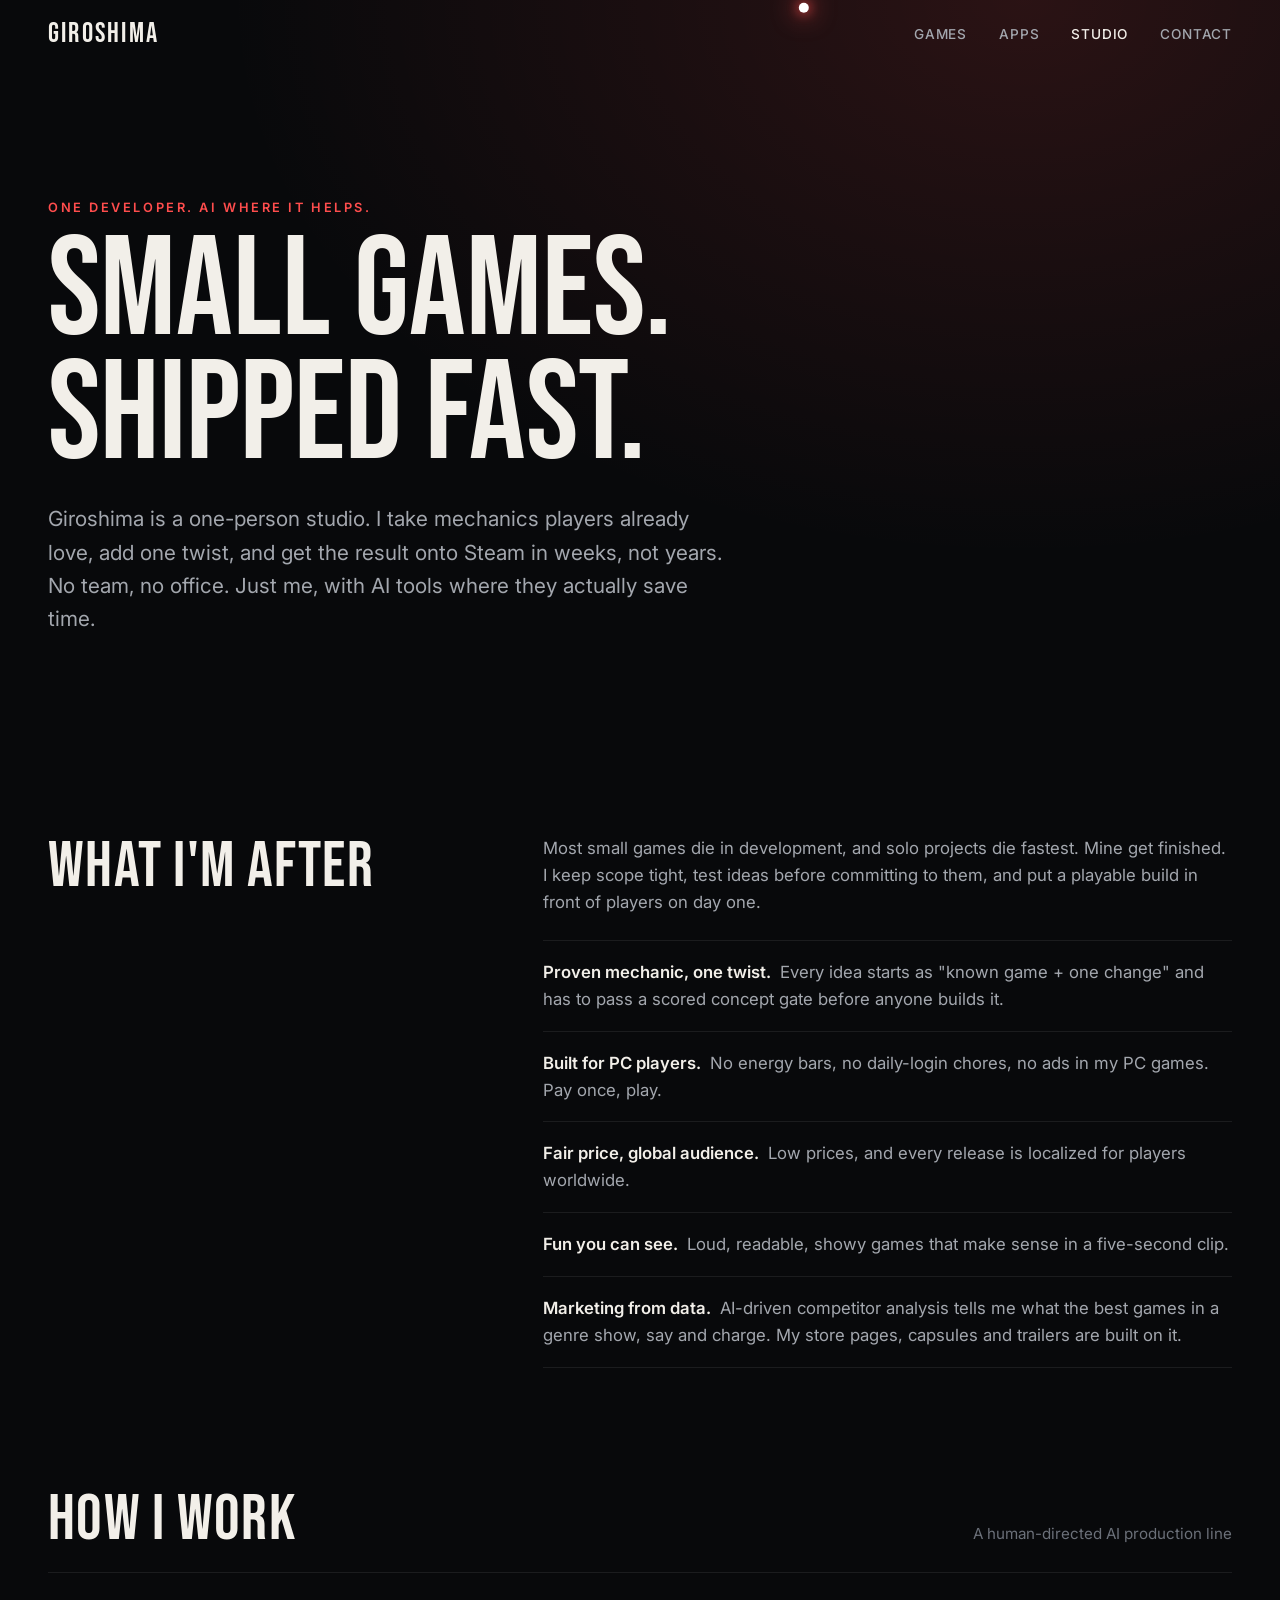
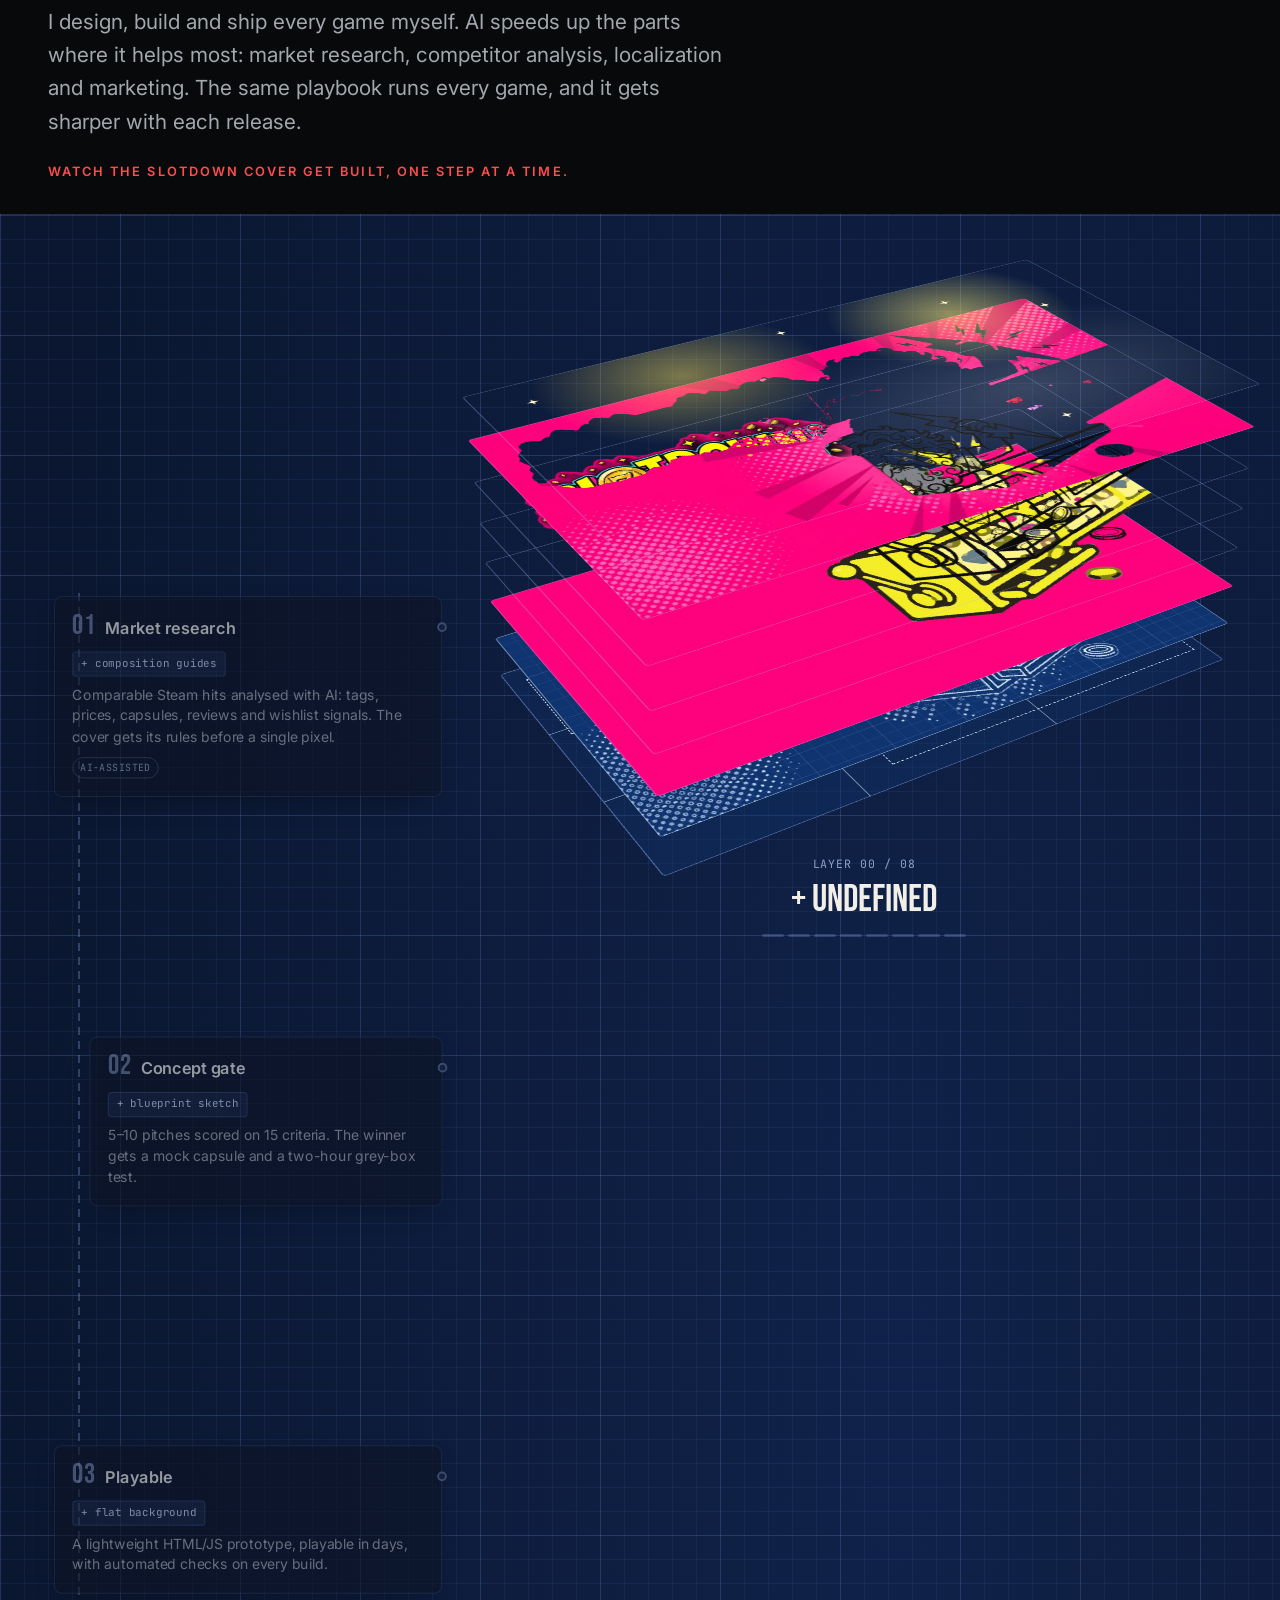
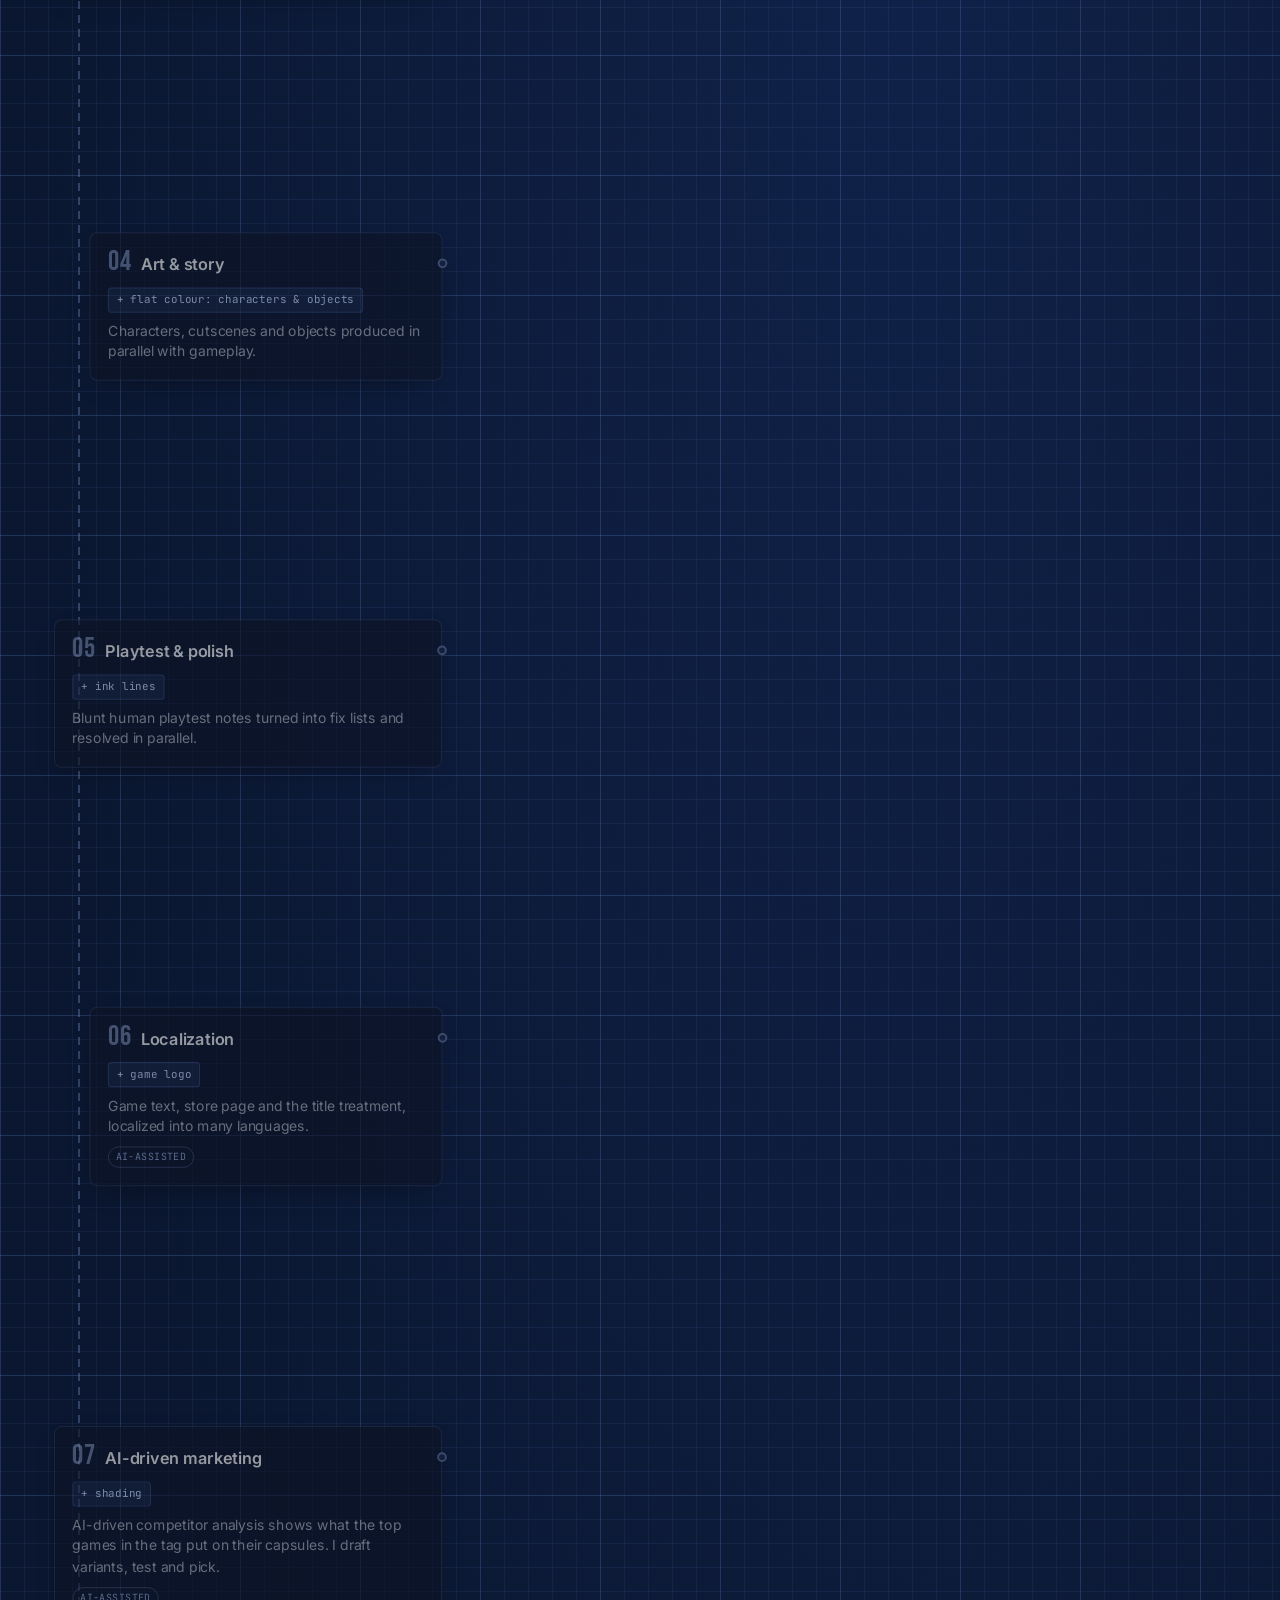
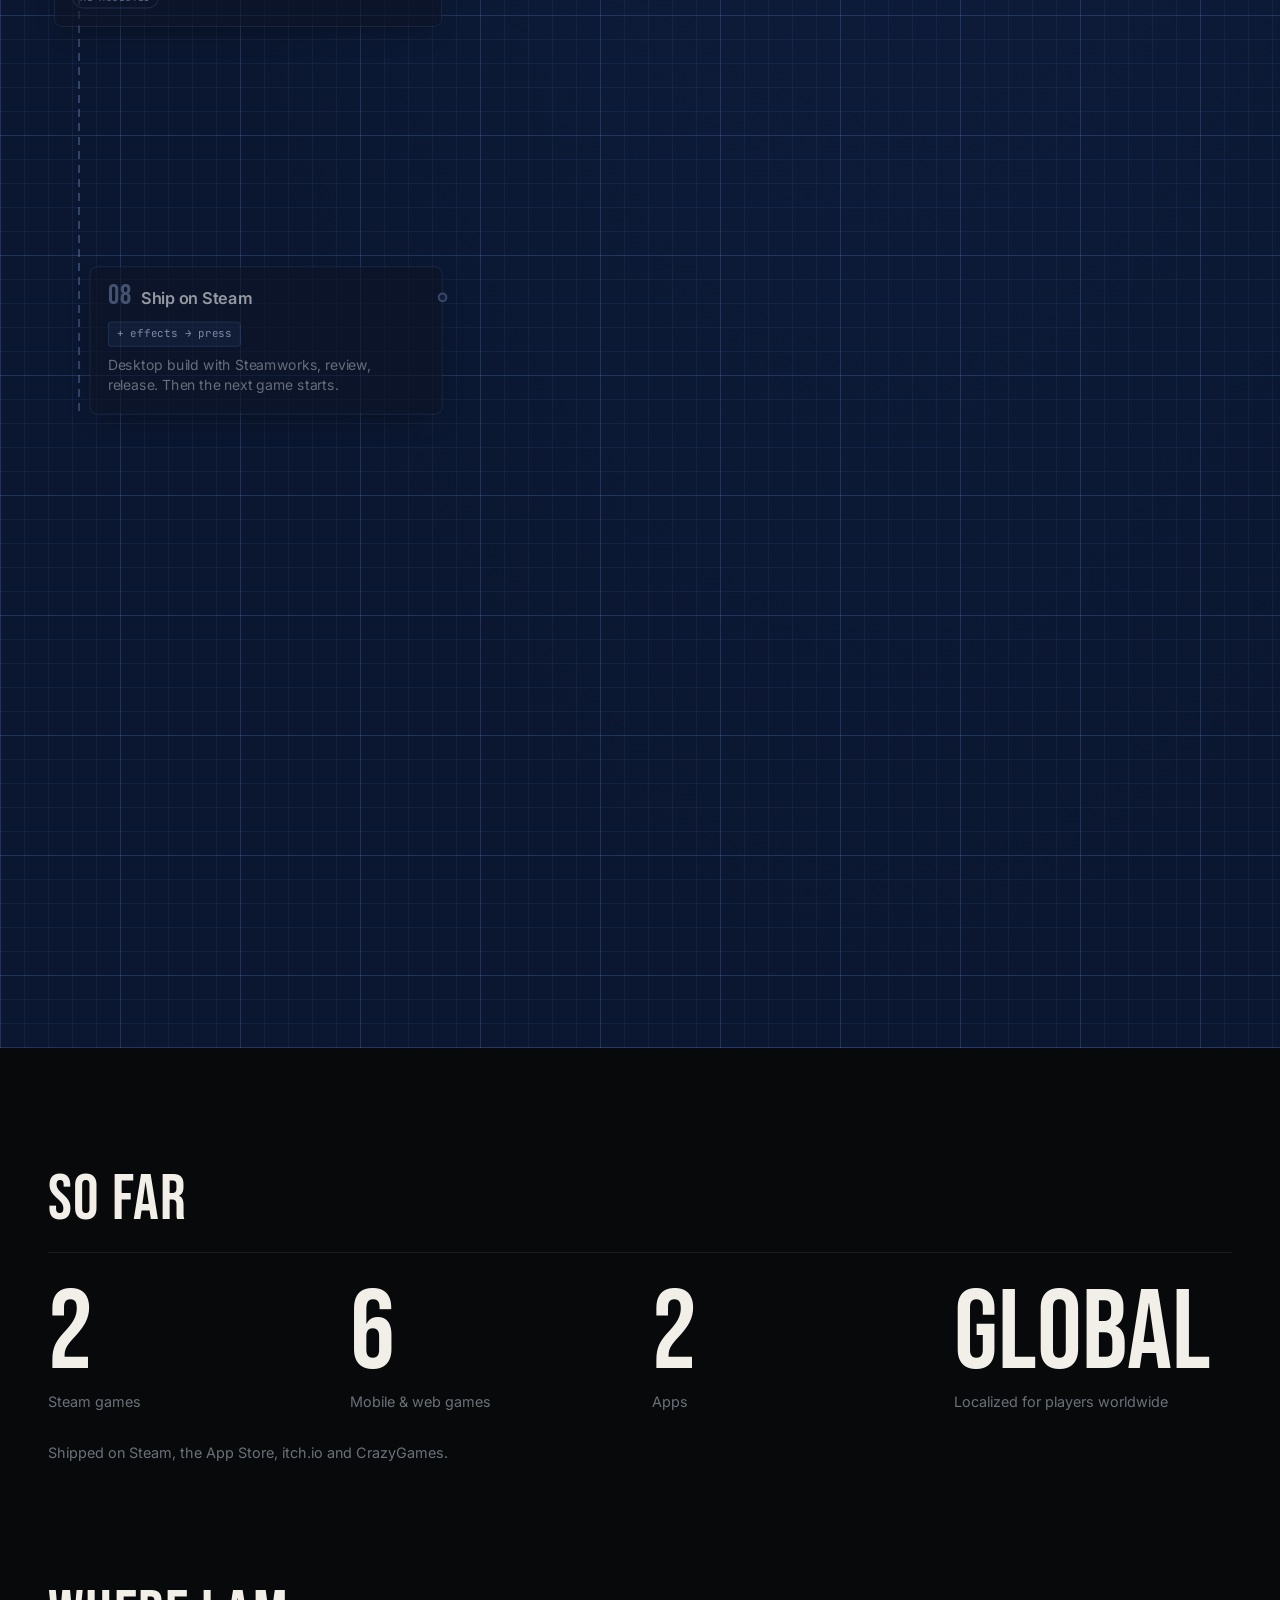
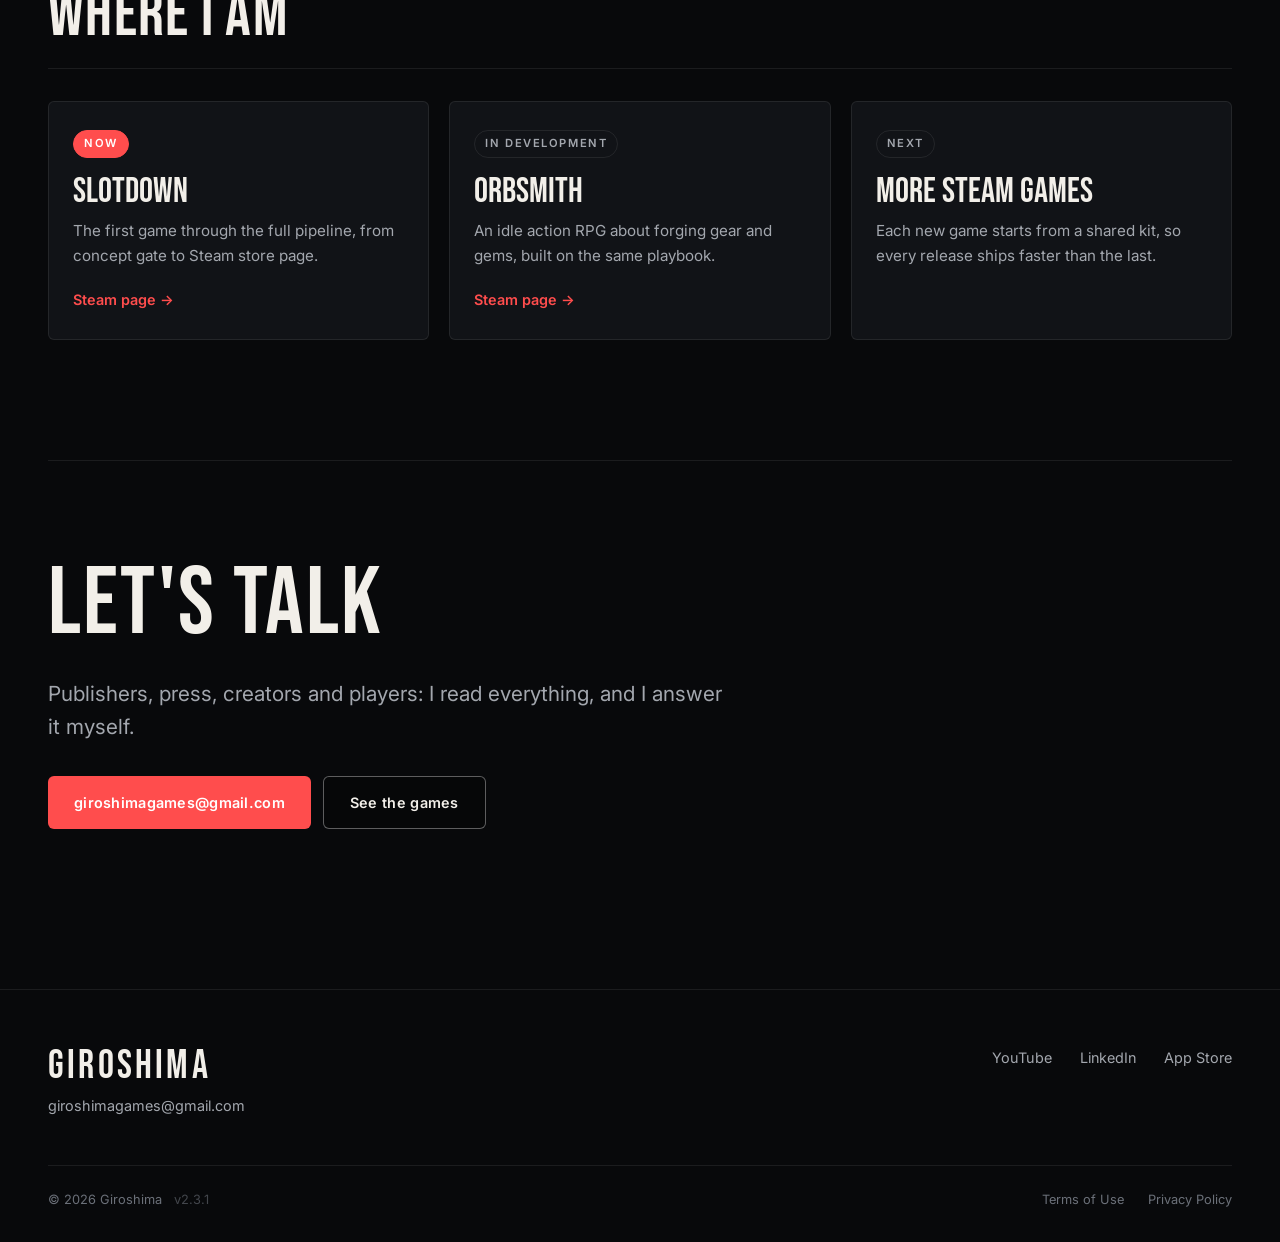
==== commit 92beb7dd: "Use published data unless ?preview is set The homepage preferred the editor's localStorage copy over" ====
--- a/about.html
+++ b/about.html
@@ -10,7 +10,7 @@
     <link rel="preconnect" href="https://fonts.googleapis.com">
     <link rel="preconnect" href="https://fonts.gstatic.com" crossorigin>
     <link href="https://fonts.googleapis.com/css2?family=Bebas+Neue&family=Inter:wght@400;500;600&family=JetBrains+Mono:wght@500&display=swap" rel="stylesheet">
-    <link rel="stylesheet" href="css/site.css?v=2.3.0">
+    <link rel="stylesheet" href="css/site.css?v=2.3.1">
 </head>
 <body>
     <nav class="navbar">
@@ -222,7 +222,7 @@
                 </div>
             </div>
             <div class="footer-bottom">
-                <p>&copy; 2026 Giroshima <span class="version">v2.3.0</span></p>
+                <p>&copy; 2026 Giroshima <span class="version">v2.3.1</span></p>
                 <div class="footer-links">
                     <a href="terms.html">Terms of Use</a>
                     <a href="privacy.html">Privacy Policy</a>
@@ -233,7 +233,7 @@
 
     <svg class="feed-layer" aria-hidden="true"><path class="feed" id="feed" /><circle class="pulse" id="pulse" r="5" style="opacity:0" /></svg>
 
-    <script src="js/main.js?v=2.3.0"></script>
-    <script src="js/studio.js?v=2.3.0"></script>
+    <script src="js/main.js?v=2.3.1"></script>
+    <script src="js/studio.js?v=2.3.1"></script>
 </body>
 </html>
